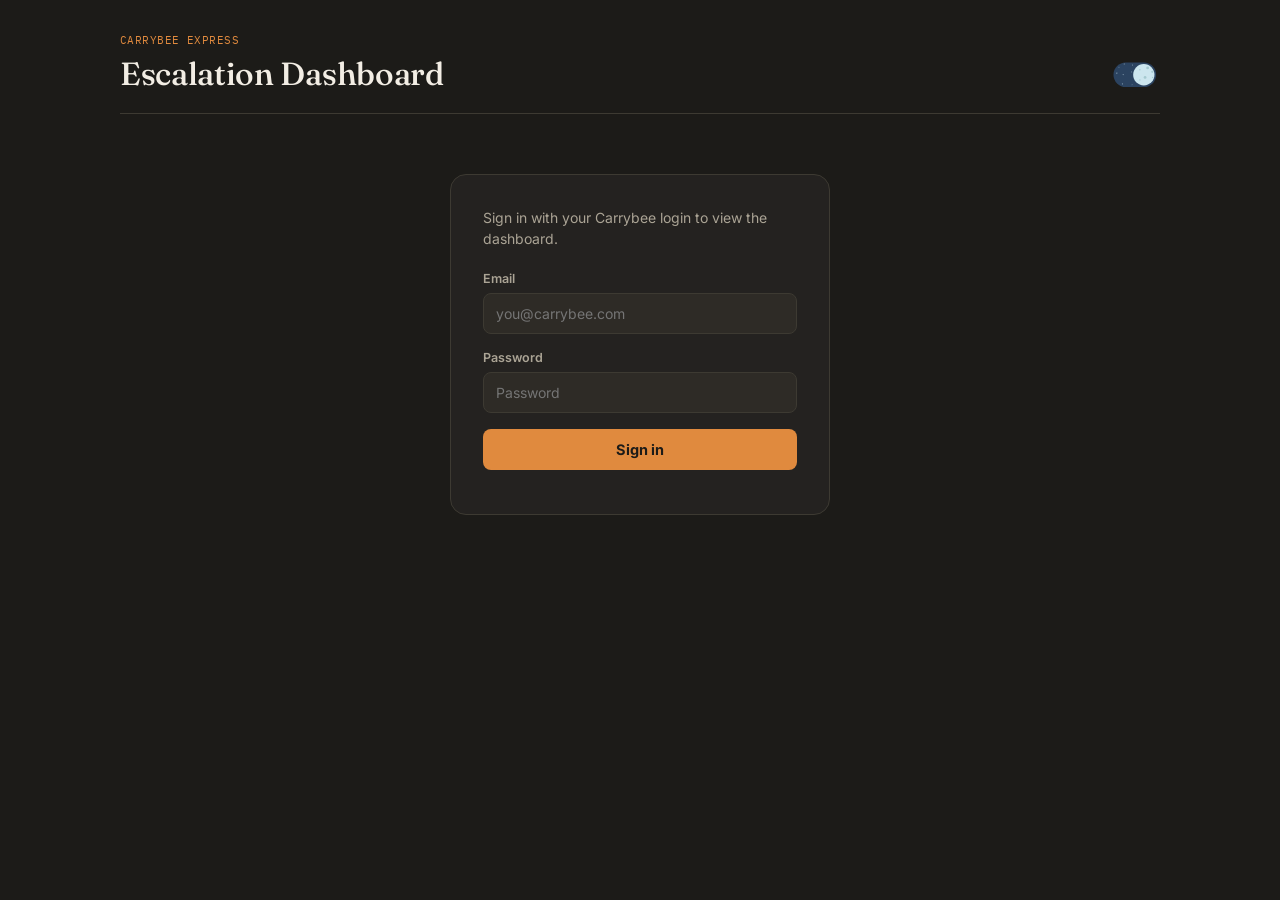
==== index.html @ 2ff79bbc "Update index.html" ====
<!DOCTYPE html>
<html lang="en">
<head>
<meta charset="UTF-8">
<meta name="viewport" content="width=device-width, initial-scale=1.0">
<title>Escalation Dashboard — Carrybee Express</title>
<link rel="preconnect" href="https://fonts.googleapis.com">
<link href="https://fonts.googleapis.com/css2?family=Fraunces:opsz,wght@9..144,400;9..144,500;9..144,600&family=Inter:wght@400;500;600;700&family=IBM+Plex+Mono:wght@500&display=swap" rel="stylesheet">
<style>
  :root{
    --bg: #1C1B18;
    --surface: #242220;
    --surface-2: #2E2B26;
    --border: #3D3A32;
    --text: #F2EDE4;
    --text-dim: #ABA495;
    --text-faint: #766F60;
    --accent: #E08A3E;
    --accent-soft: #E08A3E22;
    --red: #C4544A;
    --red-soft: #C4544A22;
    --green: #7A9B6E;
    --green-soft: #7A9B6E22;
    --gold: #D9B34E;
    --gold-soft: #D9B34E22;
  }
  :root[data-theme="light"]{
    --bg: #F7F5EF;
    --surface: #FFFFFF;
    --surface-2: #F1EDE3;
    --border: #E1DACB;
    --text: #23211D;
    --text-dim: #5C5748;
    --text-faint: #8B8471;
    --accent: #C9701A;
    --accent-soft: #C9701A22;
    --red: #B03B33;
    --red-soft: #B03B3322;
    --green: #4F7A45;
    --green-soft: #4F7A4522;
    --gold: #A9821E;
    --gold-soft: #A9821E22;
  }
  *{box-sizing:border-box;}
  body{margin:0;background:var(--bg);color:var(--text);font-family:'Inter',sans-serif;-webkit-font-smoothing:antialiased;transition:background-color .25s, color .25s;}
  .wrap{max-width:1080px;margin:0 auto;padding:28px 20px 80px;}
  header.top{display:flex;justify-content:space-between;align-items:flex-end;gap:16px;flex-wrap:wrap;border-bottom:1px solid var(--border);padding-bottom:20px;margin-bottom:24px;}
  .eyebrow{font-family:'IBM Plex Mono',monospace;font-size:11px;letter-spacing:.04em;color:var(--accent);}
  h1{font-family:'Fraunces',serif;font-weight:500;font-size:32px;margin:6px 0 0;letter-spacing:-.01em;}

  .stat-strip{display:grid;grid-template-columns:repeat(5,1fr);gap:12px;margin-bottom:22px;}
  .stat{background:var(--surface);border:1px solid var(--border);border-radius:12px;padding:16px 16px 14px;}
  .stat .n{font-family:'Fraunces',serif;font-size:28px;font-weight:500;}
  .stat .l{font-size:11.5px;color:var(--text-dim);margin-top:2px;}
  .stat.open .n{color:var(--red);}
  .stat.progress .n{color:var(--gold);}
  .stat.escalated .n{color:var(--accent);}
  .stat.resolved .n{color:var(--green);}

  .panel{background:var(--surface);border:1px solid var(--border);border-radius:14px;padding:22px;margin-bottom:20px;}
  .panel h2{font-family:'Fraunces',serif;font-size:17px;font-weight:500;margin:0 0 16px;}
  .filter-row{display:flex;gap:10px;flex-wrap:wrap;align-items:center;}
  .filter-row select, .filter-row input[type=text]{
    padding:8px 10px;font-size:13px;background:var(--surface-2);border:1px solid var(--border);
    color:var(--text);border-radius:8px;font-family:'Inter',sans-serif;
  }
  select{appearance:none;-webkit-appearance:none;
    background-image:url("data:image/svg+xml,%3Csvg xmlns='http://www.w3.org/2000/svg' width='10' height='6'%3E%3Cpath d='M0 0l5 6 5-6z' fill='%23ABA495'/%3E%3C/svg%3E");
    background-repeat:no-repeat;background-position:right 10px center;padding-right:28px;
  }
  .filter-row input[type=text]{min-width:200px;}
  .filter-row .spacer{flex:1;}
  button.ghost{
    background:transparent;border:1px solid var(--border);color:var(--text-dim);
    font-family:'Inter',sans-serif;font-weight:600;font-size:13px;padding:11px 18px;
    border-radius:8px;cursor:pointer;
  }
  button.ghost:hover{color:var(--text);border-color:var(--text-dim);}

  .bar-row{display:grid;grid-template-columns:180px 1fr 34px;align-items:center;gap:10px;font-size:12.5px;margin-bottom:9px;}
  .bar-row .lbl{color:var(--text-dim);white-space:nowrap;overflow:hidden;text-overflow:ellipsis;}
  .bar-track{background:var(--surface-2);border-radius:5px;height:9px;overflow:hidden;}
  .bar-fill{background:var(--accent);height:100%;border-radius:5px;}
  .bar-row .cnt{text-align:right;color:var(--text-faint);font-family:'IBM Plex Mono',monospace;font-size:11.5px;}

  table{width:100%;border-collapse:collapse;font-size:13px;}
  thead th{text-align:left;color:var(--text-faint);font-weight:600;font-size:11px;border-bottom:1px solid var(--border);padding:0 10px 10px;}
  tbody td{padding:12px 10px;border-bottom:1px solid var(--border);vertical-align:top;}
  tbody tr:last-child td{border-bottom:none;}
  tbody tr:hover{background:var(--surface-2);}
  .mono{font-family:'IBM Plex Mono',monospace;font-size:11.5px;color:var(--text-dim);}
  .badge{display:inline-block;padding:3px 9px;border-radius:999px;font-size:11px;font-weight:600;}
  .badge.open{background:var(--red-soft);color:var(--red);}
  .badge.progress{background:var(--gold-soft);color:var(--gold);}
  .badge.escalated{background:var(--accent-soft);color:var(--accent);}
  .badge.resolved{background:var(--green-soft);color:var(--green);}
  .flag{font-size:11px;font-weight:700;padding:3px 10px;border-radius:999px;display:inline-flex;align-items:center;gap:5px;white-space:nowrap;}
  .flag.regular{background:var(--surface-2);color:var(--text-faint);}
  .flag.attention{background:var(--gold-soft);color:var(--gold);}
  .flag.flag-critical{background:#E0803322;color:#E08033;}
  .flag.very-critical{background:var(--red);color:#fff;animation:flagPulse 1.6s ease-in-out infinite;}
  @keyframes flagPulse{0%,100%{opacity:1;}50%{opacity:.6;}}
  .details-cell{max-width:220px;}
  .details-text{color:var(--text-dim);cursor:pointer;display:-webkit-box;-webkit-line-clamp:2;-webkit-box-orient:vertical;overflow:hidden;}
  .details-text.expanded{-webkit-line-clamp:unset;}
  .empty-state{padding:40px 10px;text-align:center;color:var(--text-faint);font-size:13.5px;}
  .table-scroll{overflow-x:auto;}

  .login-card{background:var(--surface);border:1px solid var(--border);border-radius:16px;padding:32px;max-width:380px;margin:60px auto 0;}
  .login-card p.lede{color:var(--text-dim);margin:0 0 22px;font-size:14px;line-height:1.5;}
  .login-card .field{margin-bottom:16px;display:flex;flex-direction:column;gap:7px;}
  .login-card label{font-size:12.5px;font-weight:600;color:var(--text-dim);}
  .login-card input[type=text]{
    background:var(--surface-2);border:1px solid var(--border);color:var(--text);
    padding:11px 12px;border-radius:8px;font-family:'Inter',sans-serif;font-size:14px;
    outline:none;width:100%;
  }
  .login-card button.primary{
    background:var(--accent);color:#1C1B18;border:none;font-family:'Inter',sans-serif;
    font-weight:700;font-size:14.5px;padding:12px 26px;border-radius:8px;cursor:pointer;width:100%;
  }
  .status-msg{font-size:13.5px;font-weight:600;}
  .status-msg.err{color:var(--red);}
  #view-dashboard{display:none;}
  .session-row{display:flex;justify-content:flex-end;align-items:center;gap:12px;margin-bottom:16px;font-size:12.5px;color:var(--text-faint);}
  .session-row button.link{background:none;border:none;color:var(--accent);font-family:'Inter',sans-serif;font-weight:600;font-size:12.5px;cursor:pointer;padding:0;}

  .hub-link{cursor:pointer;text-decoration:underline;text-decoration-style:dotted;text-decoration-color:var(--text-faint);}
  .hub-contacts{margin-top:6px;font-size:11.5px;color:var(--text-dim);background:var(--surface-2);border:1px solid var(--border);border-radius:8px;padding:8px 10px;line-height:1.6;}

  @media (max-width:720px){ .stat-strip{grid-template-columns:repeat(2,1fr);} }

  .tab-bar{display:flex;gap:22px;margin-bottom:22px;border-bottom:1px solid var(--border);}
  .tab-btn{background:none;border:none;color:var(--text-faint);font-family:'Inter',sans-serif;font-weight:600;font-size:13.5px;padding:0 0 12px;cursor:pointer;border-bottom:2px solid transparent;}
  .tab-btn.active{color:var(--accent);border-bottom-color:var(--accent);}
  .tab-bar.sub{gap:8px;border-bottom:none;margin-bottom:20px;flex-wrap:wrap;}
  .tab-bar.sub .tab-btn{font-size:12.5px;padding:7px 14px;background:var(--surface-2);border:1px solid var(--border);border-radius:999px;color:var(--text-dim);}
  .tab-bar.sub .tab-btn.active{background:var(--accent-soft);color:var(--accent);border-color:var(--accent);}

  .stat-grid{display:grid;grid-template-columns:repeat(auto-fit,minmax(130px,1fr));gap:12px;margin-bottom:24px;}
  .stat-card{background:var(--surface);border:1px solid var(--border);border-radius:12px;padding:16px;}
  .stat-card .num{font-family:'Fraunces',serif;font-size:25px;font-weight:500;line-height:1.1;}
  .stat-card .lbl{font-size:10.5px;color:var(--text-faint);text-transform:uppercase;letter-spacing:.04em;margin-top:6px;}

  .perf-section-title{font-family:'Fraunces',serif;font-size:17px;font-weight:500;margin:0 0 12px;}
  .perf-table-wrap{background:var(--surface);border:1px solid var(--border);border-radius:14px;overflow:hidden;margin-bottom:26px;}
  table.perf-table{width:100%;border-collapse:collapse;}
  .perf-table th,.perf-table td{padding:11px 16px;text-align:left;font-size:13px;border-bottom:1px solid var(--border);}
  .perf-table th{color:var(--text-faint);font-size:10.5px;text-transform:uppercase;letter-spacing:.04em;background:var(--surface-2);font-weight:600;}
  .perf-table tbody tr:last-child td{border-bottom:none;}
  .perf-table td.num-cell{font-family:'IBM Plex Mono',monospace;font-size:12.5px;}
  .rank-badge{display:inline-flex;align-items:center;justify-content:center;width:22px;height:22px;border-radius:50%;background:var(--surface-2);font-size:11px;font-weight:700;color:var(--text-dim);}
  .rank-badge.r1{background:var(--gold-soft);color:var(--gold);}
  .rank-badge.r2{background:#C0C0C022;color:#C6C6C6;}
  .rank-badge.r3{background:#CD7F3222;color:#CD9A63;}
  .rate-pill{font-size:11px;font-weight:700;padding:2px 9px;border-radius:999px;}
  .rate-pill.hi{background:var(--green-soft);color:var(--green);}
  .rate-pill.mid{background:var(--gold-soft);color:var(--gold);}
  .rate-pill.lo{background:var(--red-soft);color:var(--red);}
  .report-toggle{display:flex;gap:6px;}
  .report-toggle button{background:var(--surface-2);border:1px solid var(--border);color:var(--text-dim);font-family:'Inter',sans-serif;font-weight:700;font-size:11.5px;padding:6px 14px;border-radius:999px;cursor:pointer;}
  .report-toggle button.active{background:var(--accent-soft);color:var(--accent);border-color:var(--accent);}
  .chg{font-size:11px;font-weight:700;padding:2px 9px;border-radius:999px;display:inline-block;}
  .chg.up{background:var(--red-soft);color:var(--red);}
  .chg.down{background:var(--green-soft);color:var(--green);}
  .chg.flat{background:var(--surface-2);color:var(--text-faint);}
  .perf-toolbar{display:flex;justify-content:space-between;align-items:center;gap:12px;flex-wrap:wrap;margin-bottom:18px;}
  .perf-toolbar select{width:auto;min-width:190px;}

  .csel{position:relative;display:inline-flex;}
  .csel select{display:none;}
  .csel-trigger{
    display:flex;align-items:center;justify-content:space-between;gap:10px;
    padding:8px 10px;font-size:13px;font-family:'Inter',sans-serif;font-weight:500;
    background:var(--surface-2);border:1px solid var(--border);border-radius:8px;
    color:var(--text);cursor:pointer;transition:border-color .15s,box-shadow .15s,background .15s;
    white-space:nowrap;
  }
  .csel-trigger:hover{border-color:var(--accent);background:var(--surface);}
  .csel-trigger.open{border-color:var(--accent);box-shadow:0 0 0 3px var(--accent-soft);background:var(--surface);}
  .csel-trigger::after{
    content:'';width:7px;height:7px;flex-shrink:0;margin-top:-3px;
    border-right:2px solid var(--text-faint);border-bottom:2px solid var(--text-faint);
    transform:rotate(45deg);transition:transform .18s;
  }
  .csel-trigger.open::after{transform:rotate(-135deg);margin-top:3px;}
  .csel-menu{
    position:absolute;top:calc(100% + 6px);left:0;z-index:50;min-width:100%;
    background:var(--surface);border:1px solid var(--border);border-radius:10px;
    box-shadow:0 12px 28px rgba(0,0,0,.2);padding:5px;max-height:260px;overflow-y:auto;
    opacity:0;transform:translateY(-6px);pointer-events:none;transition:opacity .15s,transform .15s;
  }
  .csel-menu.open{opacity:1;transform:translateY(0);pointer-events:auto;}
  .csel-option{padding:8px 10px;font-size:13px;font-family:'Inter',sans-serif;border-radius:6px;cursor:pointer;color:var(--text-dim);}
  .csel-option:hover{background:var(--surface-2);color:var(--text);}
  .csel-option.selected{background:var(--accent-soft);color:var(--accent);font-weight:600;}
  .perf-toolbar .csel{min-width:190px;}
  .perf-toolbar .csel-trigger{width:100%;}

  /* From Uiverse.io by rishichawda */
  #theme-toggle-button{font-size:7px;position:relative;display:inline-block;width:7em;cursor:pointer;flex-shrink:0;}
  #toggle{opacity:0;width:0;height:0;}
  #container,#patches,#stars,#button,#sun,#moon,#cloud{
    transition-property:all;transition-timing-function:cubic-bezier(0.4,0,0.2,1);transition-duration:.25s;
  }
  #toggle:checked + svg #container{fill:#2b4360;}
  #toggle:checked + svg #button{transform:translate(28px, 2.333px);}
  #sun{opacity:1;}
  #toggle:checked + svg #sun{opacity:0;}
  #moon{opacity:0;}
  #toggle:checked + svg #moon{opacity:1;}
  #cloud{opacity:1;}
  #toggle:checked + svg #cloud{opacity:0;}
  #stars{opacity:0;}
  #toggle:checked + svg #stars{opacity:1;}

  .modal-overlay{
    position:fixed;inset:0;background:rgba(0,0,0,.45);z-index:100;
    display:flex;align-items:center;justify-content:center;padding:20px;
  }
  .modal-box{
    background:var(--surface);border:1px solid var(--border);border-radius:14px;
    padding:24px;max-width:360px;width:100%;box-shadow:0 20px 50px rgba(0,0,0,.3);
  }
  .modal-box h3{font-family:'Fraunces',serif;font-weight:500;margin:0 0 8px;font-size:19px;}
  .modal-box p{margin:0 0 18px;color:var(--text-dim);font-size:14px;}
  .modal-actions{display:flex;gap:10px;}
  .modal-actions button{flex:1;}

  .lightbox-overlay{
    position:fixed;inset:0;background:rgba(0,0,0,.75);z-index:110;
    display:flex;align-items:center;justify-content:center;padding:30px;
  }
  .lightbox-overlay img{max-width:100%;max-height:85vh;border-radius:10px;box-shadow:0 20px 60px rgba(0,0,0,.5);}
  .lightbox-close{position:absolute;top:18px;right:22px;background:none;border:none;color:#fff;font-size:28px;line-height:1;cursor:pointer;opacity:.8;}
  .lightbox-close:hover{opacity:1;}
  .attach-broken{width:44px;height:44px;display:flex;align-items:center;justify-content:center;background:var(--surface-2,#eee);border:1px dashed var(--border,#ccc);border-radius:6px;font-size:11px;}
</style>
</head>
<body>
<div class="wrap">
  <header class="top">
    <div>
      <span class="eyebrow">CARRYBEE EXPRESS</span>
      <h1>Escalation Dashboard</h1>
    </div>
    <label id="theme-toggle-button">
      <input type="checkbox" id="toggle">
      <svg viewBox="0 0 69.667 44" xmlns:xlink="http://www.w3.org/1999/xlink" xmlns="http://www.w3.org/2000/svg">
        <g transform="translate(3.5 3.5)" data-name="Component 15 – 1" id="Component_15_1">
          <g filter="url(#container)" transform="matrix(1, 0, 0, 1, -3.5, -3.5)">
            <rect fill="#83cbd8" transform="translate(3.5 3.5)" rx="17.5" height="35" width="60.667" data-name="container" id="container"></rect>
          </g>
          <g transform="translate(2.333 2.333)" id="button">
            <g data-name="sun" id="sun">
              <g filter="url(#sun-outer)" transform="matrix(1, 0, 0, 1, -5.83, -5.83)">
                <circle fill="#f8e664" transform="translate(5.83 5.83)" r="15.167" cy="15.167" cx="15.167" data-name="sun-outer" id="sun-outer-2"></circle>
              </g>
              <g filter="url(#sun)" transform="matrix(1, 0, 0, 1, -5.83, -5.83)">
                <path fill="rgba(246,254,247,0.29)" transform="translate(9.33 9.33)" d="M11.667,0A11.667,11.667,0,1,1,0,11.667,11.667,11.667,0,0,1,11.667,0Z" data-name="sun" id="sun-3"></path>
              </g>
              <circle fill="#fcf4b9" transform="translate(8.167 8.167)" r="7" cy="7" cx="7" id="sun-inner"></circle>
            </g>
            <g data-name="moon" id="moon">
              <g filter="url(#moon)" transform="matrix(1, 0, 0, 1, -31.5, -5.83)">
                <circle fill="#cce6ee" transform="translate(31.5 5.83)" r="15.167" cy="15.167" cx="15.167" data-name="moon" id="moon-3"></circle>
              </g>
              <g fill="#a6cad0" transform="translate(-24.415 -1.009)" id="patches">
                <circle transform="translate(43.009 4.496)" r="2" cy="2" cx="2"></circle>
                <circle transform="translate(39.366 17.952)" r="2" cy="2" cx="2" data-name="patch"></circle>
                <circle transform="translate(33.016 8.044)" r="1" cy="1" cx="1" data-name="patch"></circle>
                <circle transform="translate(51.081 18.888)" r="1" cy="1" cx="1" data-name="patch"></circle>
                <circle transform="translate(33.016 22.503)" r="1" cy="1" cx="1" data-name="patch"></circle>
                <circle transform="translate(50.081 10.53)" r="1.5" cy="1.5" cx="1.5" data-name="patch"></circle>
              </g>
            </g>
          </g>
          <g filter="url(#cloud)" transform="matrix(1, 0, 0, 1, -3.5, -3.5)">
            <path fill="#fff" transform="translate(-3466.47 -160.94)" d="M3512.81,173.815a4.463,4.463,0,0,1,2.243.62.95.95,0,0,1,.72-1.281,4.852,4.852,0,0,1,2.623.519c.034.02-.5-1.968.281-2.716a2.117,2.117,0,0,1,2.829-.274,1.821,1.821,0,0,1,.854,1.858c.063.037,2.594-.049,3.285,1.273s-.865,2.544-.807,2.626a12.192,12.192,0,0,1,2.278.892c.553.448,1.106,1.992-1.62,2.927a7.742,7.742,0,0,1-3.762-.3c-1.28-.49-1.181-2.65-1.137-2.624s-1.417,2.2-2.623,2.2a4.172,4.172,0,0,1-2.394-1.206,3.825,3.825,0,0,1-2.771.774c-3.429-.46-2.333-3.267-2.2-3.55A3.721,3.721,0,0,1,3512.81,173.815Z" data-name="cloud" id="cloud"></path>
          </g>
          <g fill="#def8ff" transform="translate(3.585 1.325)" id="stars">
            <path transform="matrix(-1, 0.017, -0.017, -1, 24.231, 3.055)" d="M.774,0,.566.559,0,.539.458.933.25,1.492l.485-.361.458.394L1.024.953,1.509.592.943.572Z"></path>
            <path transform="matrix(-0.777, 0.629, -0.629, -0.777, 23.185, 12.358)" d="M1.341.529.836.472.736,0,.505.46,0,.4.4.729l-.231.46L.605.932l.4.326L.9.786Z" data-name="star"></path>
            <path transform="matrix(0.438, 0.899, -0.899, 0.438, 23.177, 29.735)" d="M.015,1.065.475.9l.285.365L.766.772l.46-.164L.745.494.751,0,.481.407,0,.293.285.658Z" data-name="star"></path>
            <path transform="translate(12.677 0.388) rotate(104)" d="M1.161,1.6,1.059,1,1.574.722.962.607.86,0,.613.572,0,.457.446.881.2,1.454l.516-.274Z" data-name="star"></path>
            <path transform="matrix(-0.07, 0.998, -0.998, -0.07, 11.066, 15.457)" d="M.873,1.648l.114-.62L1.579.945,1.03.62,1.144,0,.706.464.157.139.438.7,0,1.167l.592-.083Z" data-name="star"></path>
            <path transform="translate(8.326 28.061) rotate(11)" d="M.593,0,.638.724,0,.982l.7.211.045.724.36-.64.7.211L1.342.935,1.7.294,1.063.552Z" data-name="star"></path>
            <path transform="translate(5.012 5.962) rotate(172)" d="M.816,0,.5.455,0,.311.323.767l-.312.455.516-.215.323.456L.827.911,1.343.7.839.552Z" data-name="star"></path>
            <path transform="translate(2.218 14.616) rotate(169)" d="M1.261,0,.774.571.114.3.487.967,0,1.538.728,1.32l.372.662.047-.749.728-.218L1.215.749Z" data-name="star"></path>
          </g>
        </g>
      </svg>
    </label>
  </header>

  <div id="closeModalOverlay" class="modal-overlay" style="display:none;">
    <div class="modal-box">
      <h3>Close this issue?</h3>
      <p>Did you confirm the update with the merchant?</p>
      <div class="modal-actions">
        <button class="ghost" id="closeModalNo">No</button>
        <button class="primary" id="closeModalYes">Yes</button>
      </div>
      <button class="link" id="closeModalCancel" style="margin-top:10px;">Cancel</button>
      <div style="margin-top:10px;"><span class="status-msg" id="closeModalMsg"></span></div>
    </div>
  </div>

  <div id="lightboxOverlay" class="lightbox-overlay" style="display:none;">
    <button class="lightbox-close" id="lightboxClose">✕</button>
    <img id="lightboxImg" src="" alt="Attachment">
  </div>

  <div id="view-login" class="login-card">
    <p class="lede">Sign in with your Carrybee login to view the dashboard.</p>
    <form id="loginForm">
      <div class="field">
        <label>Email</label>
        <input type="text" id="l-email" required placeholder="you@carrybee.com">
      </div>
      <div class="field">
        <label>Password</label>
        <input type="text" id="l-password" required placeholder="Password">
      </div>
      <button type="submit" class="primary">Sign in</button>
      <div style="margin-top:12px;"><span id="loginMsg" class="status-msg"></span></div>
    </form>
  </div>

  <div id="view-dashboard">
  <div class="session-row">
    <span id="sessionLabel"></span>
    <button class="link" id="btnLogout">Sign out</button>
  </div>

  <div class="tab-bar" id="mainTabs">
    <button class="tab-btn active" data-tab="issues" id="tabBtnIssues">Issues</button>
    <button class="tab-btn" data-tab="flagged" id="tabBtnFlagged">Flagged</button>
    <button class="tab-btn" data-tab="performance" id="tabBtnPerformance">Performance</button>
  </div>

  <div id="panel-issues">
  <div class="stat-strip" id="statStrip"></div>

  <div class="panel">
    <h2>Filter</h2>
    <div class="filter-row">
      <select id="ff-channel"><option value="">All channels</option></select>
      <select id="ff-zone"><option value="">All zones</option></select>
      <select id="ff-category"><option value="">All categories</option></select>
      <select id="ff-status"><option value="">All statuses</option></select>
      <input type="text" id="ff-search" placeholder="Search consignment / merchant / hub">
      <div class="spacer"></div>
      <button class="ghost" id="btnRefresh">Refresh</button>
      <button class="ghost" id="btnExport">Export CSV</button>
    </div>
  </div>

  <div class="panel">
    <h2>Issues by category</h2>
    <div id="categoryBars"></div>
  </div>

  <div class="panel">
    <h2>Escalation log</h2>
    <div class="table-scroll">
      <table>
        <thead>
          <tr>
            <th>Logged</th><th>Consignment / Merchant</th><th>Channel</th><th>Zone</th>
            <th>Hub</th><th>Category</th><th>Subcategory</th><th>Status</th><th>Flag</th><th>Logged by</th><th>Remarks</th><th>Details</th><th>Actions</th>
          </tr>
        </thead>
        <tbody id="issueTableBody"></tbody>
      </table>
    </div>
    <div id="emptyState" class="empty-state" style="display:none;">No issues match this filter yet.</div>
  </div>
  </div>

  <div id="panel-flagged" style="display:none;">
    <div class="panel">
      <h2>Flagged issues</h2>
      <div class="table-scroll">
        <table>
          <thead>
            <tr>
              <th>Logged</th><th>Consignment / Merchant</th><th>Channel</th><th>Zone</th>
              <th>Hub</th><th>Category</th><th>Subcategory</th><th>Status</th><th>Flag</th><th>Logged by</th><th>Remarks</th><th>Details</th><th>Actions</th>
            </tr>
          </thead>
          <tbody id="flaggedTableBody"></tbody>
        </table>
      </div>
      <div id="flaggedEmptyState" class="empty-state" style="display:none;">Nothing flagged right now — everything's on time.</div>
    </div>
  </div>

  <div id="panel-performance" style="display:none;">
    <div class="tab-bar sub" id="perfSubTabs">
      <button class="tab-btn active" data-view="kam">By KAM</button>
      <button class="tab-btn" data-view="hub">Hub Performance</button>
    </div>
    <div id="perfContent"></div>
  </div>
  </div>
</div>

<script>
  const API_BASE = 'https://central-issues-escalation-form.onrender.com';

  // ---------- Light / dark theme ----------
  (function initTheme(){
    const THEME_KEY = 'cbe_theme';
    const toggle = document.getElementById('toggle');
    function applyTheme(theme){
      if(theme === 'light'){ document.documentElement.setAttribute('data-theme', 'light'); }
      else{ document.documentElement.removeAttribute('data-theme'); }
    }
    const saved = localStorage.getItem(THEME_KEY) || 'dark';
    applyTheme(saved);
    toggle.checked = saved === 'dark';
    toggle.addEventListener('change', ()=>{
      const theme = toggle.checked ? 'dark' : 'light';
      applyTheme(theme);
      localStorage.setItem(THEME_KEY, theme);
    });
  })();

  let authToken = localStorage.getItem('cbe_token') || null;
  let authEmail = localStorage.getItem('cbe_email') || null;
  let authName = localStorage.getItem('cbe_name') || null;

  const CATEGORY_MAP = {
    "Delivery Delay": [],"Payment Issue": [],"Pickup": [],"Return Delay": [],"Return Exchange": [],
    "Reverse Pickup": [],"Charge Extra/Wrong COD": [],"Damage": [],"No Entry/Cancelled": [],
    "Unprofessionalism": [],"Wrong Routing": [],"Wrong Tag/Parcel Swapped": [],
    "Breach of CLOSEBOX": [],"Urgent Delivery": []
  };

  const $ = (id) => document.getElementById(id);
  // 'escalated' kept only so any pre-existing issue still carrying that
  // legacy status renders with a sensible badge — Escalated is no longer a
  // status a KAM/Ops can set going forward (see the filter list below).
  const statusClass = (s) => s === 'Open' ? 'open' : s === 'In Progress' ? 'progress' : s === 'Escalated' ? 'escalated' : 'resolved';
  const FLAG_CLASS = { 'Regular': 'regular', 'Need attention': 'attention', 'Critical': 'flag-critical', 'Very critical': 'very-critical', 'Resolved': null };
  const FLAG_ICON = { 'Regular': '', 'Need attention': '🚩', 'Critical': '🚩', 'Very critical': '🚩' };
  function renderFlag(i){
    const cls = FLAG_CLASS[i.response_status];
    if(!cls) return '—';
    return `<span class="flag ${cls}">${FLAG_ICON[i.response_status]||''} ${escapeHtml(i.response_status)}</span>`;
  }

  const ffCategory = $('ff-category');
  Object.keys(CATEGORY_MAP).forEach(cat=>{
    const o=document.createElement('option'); o.value=cat; o.textContent=cat;
    ffCategory.appendChild(o);
  });
  ['KAM','Contact center','FB','OPS','HUB','Merchant panel'].forEach(c=>{
    const o=document.createElement('option'); o.value=c; o.textContent=c;
    $('ff-channel').appendChild(o);
  });
  ['ISD','OSD','SUB','Central Sort'].forEach(z=>{
    const o=document.createElement('option'); o.value=z; o.textContent=z;
    $('ff-zone').appendChild(o);
  });
  ['Open','In Progress','Resolved'].forEach(s=>{
    const o=document.createElement('option'); o.value=s; o.textContent=s;
    $('ff-status').appendChild(o);
  });

  // ---------- Custom dropdown (replaces native <select> popup styling) ----------
  document.addEventListener('click', ()=>{
    document.querySelectorAll('.csel-menu.open').forEach(m=> m.classList.remove('open'));
    document.querySelectorAll('.csel-trigger.open').forEach(t=> t.classList.remove('open'));
  });

  function enhanceSelect(select){
    if(!select || select.dataset.enhanced) return;
    select.dataset.enhanced = '1';

    const wrap = document.createElement('div');
    wrap.className = 'csel';
    select.parentNode.insertBefore(wrap, select);
    wrap.appendChild(select);

    const trigger = document.createElement('button');
    trigger.type = 'button';
    trigger.className = 'csel-trigger';

    const menu = document.createElement('div');
    menu.className = 'csel-menu';

    wrap.appendChild(trigger);
    wrap.appendChild(menu);

    function closeMenu(){ menu.classList.remove('open'); trigger.classList.remove('open'); }

    function buildMenu(){
      menu.innerHTML = '';
      Array.from(select.options).forEach((opt, idx)=>{
        const item = document.createElement('div');
        item.className = 'csel-option' + (idx === select.selectedIndex ? ' selected' : '');
        item.textContent = opt.textContent;
        item.addEventListener('click', (e)=>{
          e.stopPropagation();
          select.selectedIndex = idx;
          select.dispatchEvent(new Event('change', { bubbles:true }));
          syncTrigger();
          closeMenu();
        });
        menu.appendChild(item);
      });
    }

    function syncTrigger(){
      const opt = select.options[select.selectedIndex];
      trigger.textContent = opt ? opt.textContent : '';
    }

    trigger.addEventListener('click', (e)=>{
      e.stopPropagation();
      const willOpen = !menu.classList.contains('open');
      document.querySelectorAll('.csel-menu.open').forEach(m=> m.classList.remove('open'));
      document.querySelectorAll('.csel-trigger.open').forEach(t=> t.classList.remove('open'));
      if(willOpen){ buildMenu(); menu.classList.add('open'); trigger.classList.add('open'); }
    });

    select.addEventListener('change', syncTrigger);
    syncTrigger();
  }

  ['ff-channel','ff-zone','ff-category','ff-status'].forEach(id=> enhanceSelect($(id)));

  async function authedFetch(path, opts={}){
    const res = await fetch(`${API_BASE}${path}`, {
      ...opts,
      headers: { 'Content-Type':'application/json', 'Authorization': `Bearer ${authToken}`, ...(opts.headers||{}) }
    });
    if(res.status === 401){ doLogout(); throw new Error('Session expired'); }
    return res;
  }

  async function loadIssues(){
    try{
      const res = await authedFetch('/api/issues');
      if(!res.ok) return [];
      return await res.json();
    }catch(e){
      return [];
    }
  }

  function showDashboard(){
    $('sessionLabel').textContent = authName || authEmail;
    $('view-login').style.display = 'none';
    $('view-dashboard').style.display = 'block';
    loadAndRenderDashboard();
  }

  function doLogout(){
    authToken = null; authEmail = null; authName = null;
    localStorage.removeItem('cbe_token'); localStorage.removeItem('cbe_email'); localStorage.removeItem('cbe_name');
    $('view-dashboard').style.display = 'none';
    $('view-login').style.display = 'block';
  }

  $('loginForm').addEventListener('submit', async (e)=>{
    e.preventDefault();
    const msg = $('loginMsg');
    msg.textContent = 'Signing in…'; msg.className = 'status-msg';
    try{
      const res = await fetch(`${API_BASE}/api/auth/login`, {
        method: 'POST',
        headers: {'Content-Type':'application/json'},
        body: JSON.stringify({
          email: $('l-email').value.trim(),
          password: $('l-password').value
        })
      });
      const data = await res.json();
      if(!res.ok){
        msg.textContent = data.error || 'Sign in failed.'; msg.classList.add('err');
        return;
      }
      authToken = data.token; authEmail = data.email; authName = data.name || null;
      localStorage.setItem('cbe_token', authToken);
      localStorage.setItem('cbe_email', authEmail);
      if(authName) localStorage.setItem('cbe_name', authName);
      showDashboard();
    }catch(err){
      msg.textContent = 'Could not reach the server.'; msg.classList.add('err');
    }
  });

  $('btnLogout').addEventListener('click', doLogout);

  let allIssues = [];

  async function loadAndRenderDashboard(){
    allIssues = await loadIssues();
    renderDashboard();
  }

  function currentFilters(){
    return {
      channel: $('ff-channel').value,
      zone: $('ff-zone').value,
      category: $('ff-category').value,
      status: $('ff-status').value,
      search: $('ff-search').value.trim().toLowerCase()
    };
  }

  function applyFilters(list){
    const f = currentFilters();
    return list.filter(i=>{
      if(f.channel && i.channel!==f.channel) return false;
      if(f.zone && i.zone!==f.zone) return false;
      if(f.category && i.category!==f.category) return false;
      if(f.status && i.status!==f.status) return false;
      if(f.search){
        const hay = (i.consignment+' '+i.hub+' '+i.details).toLowerCase();
        if(!hay.includes(f.search)) return false;
      }
      return true;
    });
  }

  function renderStats(list){
    const counts = {Open:0,'In Progress':0,Resolved:0};
    list.forEach(i=>{ if(counts[i.status]!==undefined) counts[i.status]++; });
    $('statStrip').innerHTML = `
      <div class="stat"><div class="n">${list.length}</div><div class="l">Total logged</div></div>
      <div class="stat open"><div class="n">${counts.Open}</div><div class="l">Open</div></div>
      <div class="stat progress"><div class="n">${counts['In Progress']}</div><div class="l">In progress</div></div>
      <div class="stat resolved"><div class="n">${counts.Resolved}</div><div class="l">Resolved</div></div>
    `;
  }

  function renderBars(list){
    const counts = {};
    Object.keys(CATEGORY_MAP).forEach(c=>counts[c]=0);
    list.forEach(i=>{ if(counts[i.category]!==undefined) counts[i.category]++; });
    const max = Math.max(1, ...Object.values(counts));
    const el = $('categoryBars');
    el.innerHTML = '';
    Object.entries(counts).sort((a,b)=>b[1]-a[1]).forEach(([cat,n])=>{
      const row = document.createElement('div');
      row.className='bar-row';
      row.innerHTML = `<div class="lbl">${cat}</div>
        <div class="bar-track"><div class="bar-fill" style="width:${(n/max*100)}%"></div></div>
        <div class="cnt">${n}</div>`;
      el.appendChild(row);
    });
  }

  function fmtTime(iso){
    const d = new Date(iso);
    return d.toLocaleString('en-GB', {day:'2-digit',month:'short',hour:'2-digit',minute:'2-digit'});
  }

  function escapeHtml(s){
    return (s||'').replace(/[&<>"']/g, c=>({'&':'&amp;','<':'&lt;','>':'&gt;','"':'&quot;',"'":'&#39;'}[c]));
  }

  const hubContactsCache = {};

  async function toggleHubContacts(cell, hub){
    const box = cell.querySelector('.hub-contacts');
    if(box.style.display === 'block'){ box.style.display = 'none'; return; }
    box.style.display = 'block';
    if(hubContactsCache[hub]){
      box.innerHTML = hubContactsCache[hub];
      return;
    }
    box.innerHTML = '<span style="color:var(--text-faint);">Loading…</span>';
    try{
      const res = await authedFetch(`/api/hub-assignments/${encodeURIComponent(hub)}`);
      const info = await res.json();
      const html = info ? `
        <div>Ops: ${escapeHtml(info.ops_manager_name || '—')}</div>
        <div>Regional: ${escapeHtml(info.regional_manager_name || '—')}</div>
        <div>Cluster Lead: ${escapeHtml(info.cluster_lead_name || '—')}</div>
        <div>Hub login: ${escapeHtml(info.hub_email || '—')}</div>
      ` : '<span style="color:var(--text-faint);">No assignment on file</span>';
      hubContactsCache[hub] = html;
      box.innerHTML = html;
    }catch(err){
      box.innerHTML = '<span style="color:var(--red);">Could not load</span>';
    }
  }

  // Renders any photo/audio attachments on an issue as small inline previews.
  // Attachments are stored as a JSON string (see /areas/issue-escalation-
  // system attachments column) — [{ type, filename, mimeType, dataUrl }].
  function parseAttachments(i){
    if (!i.attachments) return [];
    try { return JSON.parse(i.attachments) || []; } catch { return []; }
  }
  function renderAttachments(i){
    const list = parseAttachments(i);
    if (!list.length) return '';
    return `<div class="attach-row" style="margin-top:6px;display:flex;flex-wrap:wrap;gap:6px;">` +
      list.map((a, idx) => a.type === 'photo'
        ? `<img src="${a.dataUrl}" alt="attachment" class="attach-thumb" data-issue="${i.id}" data-idx="${idx}" style="width:44px;height:44px;object-fit:cover;border-radius:6px;border:1px solid var(--border,#ddd);cursor:pointer;" onerror="this.outerHTML='<div class=&quot;attach-broken&quot; title=&quot;Photo failed to load&quot;>🖼️ ⚠️</div>';">`
        : `<audio controls src="${a.dataUrl}" style="height:30px;max-width:160px;"></audio>`
      ).join('') + `</div>`;
  }

  // Opens a photo attachment full-size in an in-app lightbox rather than
  // navigating the tab to its (very long) data: URI — top-level navigation
  // to large data: URLs is restricted/unreliable in modern browsers, even
  // though the same data renders fine as an <img> src (as the thumbnail
  // already proves).
  function openLightbox(dataUrl){
    $('lightboxImg').src = dataUrl;
    $('lightboxOverlay').style.display = 'flex';
  }
  function closeLightbox(){
    $('lightboxOverlay').style.display = 'none';
    $('lightboxImg').src = '';
  }
  $('lightboxClose').addEventListener('click', closeLightbox);
  $('lightboxOverlay').addEventListener('click', (e)=>{ if(e.target.id === 'lightboxOverlay') closeLightbox(); });
  document.addEventListener('keydown', (e)=>{ if(e.key === 'Escape') closeLightbox(); });
  document.addEventListener('click', (e)=>{
    const thumb = e.target.closest('.attach-thumb');
    if(thumb) openLightbox(thumb.src);
  });

  function renderTable(list, bodyId, emptyId){
    const body = $(bodyId);
    body.innerHTML='';
    const sorted = [...list].sort((a,b)=> new Date(b.ts)-new Date(a.ts));
    $(emptyId).style.display = sorted.length ? 'none' : 'block';
    sorted.forEach(i=>{
      const tr = document.createElement('tr');
      const canClose = i.remarks && !i.closed_by && (i.logged_by || '').toLowerCase() === (authEmail || '').toLowerCase();
      tr.innerHTML = `
        <td class="mono">${fmtTime(i.ts)}</td>
        <td>${escapeHtml(i.consignment)}</td>
        <td>${escapeHtml(i.channel)}</td>
        <td>${escapeHtml(i.zone)}</td>
        <td class="hub-cell" data-hub="${escapeHtml(i.hub||'')}">
          <span class="hub-link">${escapeHtml(i.hub || '—')}</span>
          <div class="hub-contacts" style="display:none;"></div>
        </td>
        <td>${escapeHtml(i.category)}</td>
        <td>${escapeHtml(i.subcategory)}</td>
        <td><span class="badge ${statusClass(i.status)}">${escapeHtml(i.status)}</span></td>
        <td>${renderFlag(i)}</td>
        <td>${escapeHtml(i.logged_by_name || i.logged_by)}</td>
        <td class="details-cell"><div class="details-text">${escapeHtml(i.remarks || '—')}</div></td>
        <td class="details-cell"><div class="details-text">${escapeHtml(i.details)}</div>${renderAttachments(i)}</td>
        <td>${canClose ? `<button class="ghost" data-role="close-btn">Close</button>` : (i.closed_by ? '✓ Closed' : '—')}</td>
      `;
      tr.querySelector('.details-text').addEventListener('click', (e)=>{
        e.target.classList.toggle('expanded');
      });
      const hubCell = tr.querySelector('.hub-cell');
      if(i.hub){
        hubCell.querySelector('.hub-link').addEventListener('click', ()=> toggleHubContacts(hubCell, i.hub));
      }
      if(canClose){
        tr.querySelector('[data-role=close-btn]').addEventListener('click', ()=> openCloseModal(i.id));
      }
      body.appendChild(tr);
    });
  }

  function renderDashboard(){
    const filtered = applyFilters(allIssues);
    renderStats(filtered);
    renderBars(filtered);
    renderTable(filtered, 'issueTableBody', 'emptyState');
    if($('panel-flagged').style.display === 'block') renderFlagged();
  }

  // ---------- Flagged tab ----------
  const SEVERITY_RANK = { 'Very critical': 3, 'Critical': 2, 'Need attention': 1 };
  function renderFlagged(){
    const flagged = allIssues
      .filter(i => SEVERITY_RANK[i.response_status])
      .sort((a, b) => {
        const rankDiff = SEVERITY_RANK[b.response_status] - SEVERITY_RANK[a.response_status];
        if(rankDiff) return rankDiff;
        return new Date(a.level_started_at || a.ts) - new Date(b.level_started_at || b.ts);
      });
    renderTable(flagged, 'flaggedTableBody', 'flaggedEmptyState');
  }

  // ---------- Close issue (with merchant-informed confirmation) ----------
  let pendingCloseId = null;
  function openCloseModal(id){
    pendingCloseId = id;
    $('closeModalMsg').textContent = '';
    $('closeModalOverlay').style.display = 'flex';
  }
  function closeModalHide(){
    $('closeModalOverlay').style.display = 'none';
    pendingCloseId = null;
  }
  $('closeModalCancel').addEventListener('click', closeModalHide);
  $('closeModalOverlay').addEventListener('click', (e)=>{
    if(e.target.id === 'closeModalOverlay') closeModalHide();
  });
  async function confirmClose(merchantInformed){
    if(!pendingCloseId) return;
    const msgEl = $('closeModalMsg');
    msgEl.textContent = 'Closing…'; msgEl.className = 'status-msg';
    try{
      const res = await authedFetch(`/api/issues/${encodeURIComponent(pendingCloseId)}/close`, {
        method: 'PATCH',
        body: JSON.stringify({ merchantInformed })
      });
      const data = await res.json();
      if(!res.ok){
        msgEl.textContent = data.error || 'Could not close issue.'; msgEl.classList.add('err');
        return;
      }
      closeModalHide();
      await loadAndRenderDashboard();
    }catch(err){
      msgEl.textContent = 'Could not reach the server.'; msgEl.classList.add('err');
    }
  }
  $('closeModalYes').addEventListener('click', ()=> confirmClose('Yes'));
  $('closeModalNo').addEventListener('click', ()=> confirmClose('No'));

  ['ff-channel','ff-zone','ff-category','ff-status'].forEach(id=>{
    $(id).addEventListener('change', renderDashboard);
  });
  $('ff-search').addEventListener('input', renderDashboard);
  $('btnRefresh').addEventListener('click', loadAndRenderDashboard);

  $('btnExport').addEventListener('click', ()=>{
    const filtered = applyFilters(allIssues);
    const headers = ['Logged','Consignment/Merchant','Channel','Zone','Hub','Category','Subcategory','Issue Status','Logged By','Remarks','Details'];
    const rows = filtered.map(i=>[
      fmtTime(i.ts), i.consignment, i.channel, i.zone, i.hub, i.category, i.subcategory, i.status, (i.logged_by_name || i.logged_by), (i.remarks || ''), i.details
    ]);
    const csv = [headers, ...rows].map(r=>
      r.map(v=>`"${(v||'').toString().replace(/"/g,'""')}"`).join(',')
    ).join('\n');
    const blob = new Blob([csv], {type:'text/csv'});
    const url = URL.createObjectURL(blob);
    const a = document.createElement('a');
    a.href = url; a.download = 'escalation-issues.csv';
    a.click();
    URL.revokeObjectURL(url);
  });

  // ---------- Performance tab ----------
  let activePerfView = 'kam';
  let activePerfPeriod = 'day';
  let activeKamFilter = 'all';
  let activeHubFilter = 'all';

  function switchMainTab(tab){
    $('tabBtnIssues').classList.toggle('active', tab === 'issues');
    $('tabBtnFlagged').classList.toggle('active', tab === 'flagged');
    $('tabBtnPerformance').classList.toggle('active', tab === 'performance');
    $('panel-issues').style.display = tab === 'issues' ? 'block' : 'none';
    $('panel-flagged').style.display = tab === 'flagged' ? 'block' : 'none';
    $('panel-performance').style.display = tab === 'performance' ? 'block' : 'none';
    if(tab === 'flagged') renderFlagged();
    if(tab === 'performance') renderPerformance(activePerfView);
  }
  $('tabBtnIssues').addEventListener('click', ()=> switchMainTab('issues'));
  $('tabBtnFlagged').addEventListener('click', ()=> switchMainTab('flagged'));
  $('tabBtnPerformance').addEventListener('click', ()=> switchMainTab('performance'));
  document.querySelectorAll('#perfSubTabs .tab-btn').forEach(btn=>{
    btn.addEventListener('click', ()=> renderPerformance(btn.dataset.view));
  });

  function startOfDay(d){ return new Date(d.getFullYear(), d.getMonth(), d.getDate()); }
  function startOfWeek(d){
    const day = d.getDay();
    const diff = (day === 0 ? -6 : 1 - day);
    const monday = new Date(d);
    monday.setDate(d.getDate() + diff);
    return startOfDay(monday);
  }
  function startOfMonth(d){ return new Date(d.getFullYear(), d.getMonth(), 1); }
  function periodKeyLabel(d, granularity){
    if(granularity === 'day'){ const s = startOfDay(d); return { sortKey:s.getTime(), key:s.toISOString().slice(0,10), label:s.toLocaleDateString('en-GB',{day:'2-digit',month:'short'}) }; }
    if(granularity === 'week'){ const s = startOfWeek(d); return { sortKey:s.getTime(), key:s.toISOString().slice(0,10), label:'Wk of '+s.toLocaleDateString('en-GB',{day:'2-digit',month:'short'}) }; }
    const s = startOfMonth(d); return { sortKey:s.getTime(), key:s.toISOString().slice(0,7), label:s.toLocaleDateString('en-GB',{month:'short',year:'numeric'}) };
  }

  function hoursBetween(a,b){
    const ms = new Date(b) - new Date(a);
    return (isFinite(ms) && ms >= 0) ? ms / 36e5 : null;
  }
  function fmtHours(h){
    if(h == null || isNaN(h)) return '—';
    if(h < 24) return h.toFixed(1) + 'h';
    return (h/24).toFixed(1) + 'd';
  }
  function avgOf(arr){ return arr.length ? arr.reduce((s,v)=>s+v,0)/arr.length : null; }
  function ratePillClass(rate){ return rate >= 70 ? 'hi' : rate >= 40 ? 'mid' : 'lo'; }
  function medalClass(idx){ return idx === 0 ? 'r1' : idx === 1 ? 'r2' : idx === 2 ? 'r3' : ''; }
  function chgHtml(diff){
    if(diff > 0) return `<span class="chg up">▲ ${diff}</span>`;
    if(diff < 0) return `<span class="chg down">▼ ${Math.abs(diff)}</span>`;
    return `<span class="chg flat">flat</span>`;
  }

  // ---- KAM performance: who escalated what, and how much of it got solved ----
  function computeKamStats(issues){
    const by = {};
    issues.forEach(i=>{
      const name = i.logged_by_name || i.logged_by || 'Unknown';
      if(!by[name]) by[name] = { name, total:0, solved:0 };
      by[name].total += 1;
      if(i.status === 'Resolved') by[name].solved += 1;
    });
    return Object.values(by).map(k=>({
      ...k, open: k.total - k.solved, rate: k.total ? Math.round((k.solved/k.total)*100) : 0
    })).sort((a,b)=> b.total - a.total);
  }

  function bucketByKam(issues, granularity, kamFilter){
    const scoped = kamFilter === 'all' ? issues : issues.filter(i => (i.logged_by_name || i.logged_by || 'Unknown') === kamFilter);
    const buckets = {};
    scoped.forEach(i=>{
      if(!i.ts) return;
      const d = new Date(i.ts);
      if(isNaN(d.getTime())) return;
      const { key, label, sortKey } = periodKeyLabel(d, granularity);
      if(!buckets[key]) buckets[key] = { key, label, sortKey, escalated:0, solved:0 };
      buckets[key].escalated += 1;
      if(i.status === 'Resolved') buckets[key].solved += 1;
    });
    return Object.values(buckets).sort((a,b)=> b.sortKey - a.sortKey);
  }

  function renderKamTrendTable(issues, period, kamFilter){
    const allBuckets = bucketByKam(issues, period, kamFilter);
    const limit = period === 'day' ? 7 : period === 'week' ? 8 : 6;
    const shown = allBuckets.slice(0, limit);
    if(!shown.length) return `<div class="empty-state">Not enough dated issues yet for this report.</div>`;
    const rows = shown.map((b, idx) => {
      const prev = allBuckets[idx+1];
      const rate = b.escalated ? Math.round((b.solved/b.escalated)*100) : 0;
      return `<tr>
        <td>${escapeHtml(b.label)}</td>
        <td class="num-cell">${b.escalated}</td>
        <td class="num-cell">${b.solved}</td>
        <td><span class="rate-pill ${ratePillClass(rate)}">${rate}%</span></td>
        <td>${prev ? chgHtml(b.escalated - prev.escalated) : '<span class="chg flat">—</span>'}</td>
      </tr>`;
    }).join('');
    return `<div class="perf-table-wrap">
      <table class="perf-table">
        <thead><tr><th>Day</th><th>Escalated</th><th>Solved</th><th>Solve rate</th><th>Chg vs prior</th></tr></thead>
        <tbody>${rows}</tbody>
      </table>
    </div>`;
  }

  function renderKamPerformance(issues){
    const kamStats = computeKamStats(issues);
    const total = issues.length;
    const totalSolved = kamStats.reduce((s,k)=>s+k.solved,0);
    const kamCount = kamStats.length;
    const overallRate = total ? Math.round((totalSolved/total)*100) : 0;
    const content = $('perfContent');
    if(!kamCount){ content.innerHTML = `<div class="empty-state">No issues logged yet.</div>`; return; }
    if(activeKamFilter !== 'all' && !kamStats.find(k=>k.name===activeKamFilter)) activeKamFilter = 'all';

    content.innerHTML = `
      <div class="stat-grid">
        <div class="stat-card"><div class="num">${total}</div><div class="lbl">Total issues</div></div>
        <div class="stat-card"><div class="num">${totalSolved}</div><div class="lbl">Solved</div></div>
        <div class="stat-card"><div class="num">${total-totalSolved}</div><div class="lbl">Pending</div></div>
        <div class="stat-card"><div class="num">${kamCount}</div><div class="lbl">KAMs reporting</div></div>
        <div class="stat-card"><div class="num">${overallRate}%</div><div class="lbl">Overall solve rate</div></div>
      </div>

      <div class="perf-section-title">KAM Leaderboard (total)</div>
      <div class="perf-table-wrap">
        <table class="perf-table">
          <thead><tr><th>#</th><th>KAM</th><th>Escalated</th><th>Solved</th><th>Pending</th><th>Solve rate</th></tr></thead>
          <tbody>
            ${kamStats.map((k, idx) => `
              <tr>
                <td><span class="rank-badge ${medalClass(idx)}">${idx+1}</span></td>
                <td>${escapeHtml(k.name)}</td>
                <td class="num-cell">${k.total}</td>
                <td class="num-cell">${k.solved}</td>
                <td class="num-cell">${k.open}</td>
                <td><span class="rate-pill ${ratePillClass(k.rate)}">${k.rate}%</span></td>
              </tr>
            `).join('')}
          </tbody>
        </table>
      </div>

      <div class="perf-section-title">Day-on-day trend</div>
      <div class="perf-toolbar">
        <select id="kamTrendSelect">
          <option value="all" ${activeKamFilter==='all'?'selected':''}>All KAMs (combined)</option>
          ${kamStats.map(k => `<option value="${escapeHtml(k.name)}" ${activeKamFilter===k.name?'selected':''}>${escapeHtml(k.name)}</option>`).join('')}
        </select>
        <div class="report-toggle" id="kamReportToggle">
          <button data-period="day" title="Day over Day" class="${activePerfPeriod==='day'?'active':''}">DOD</button>
          <button data-period="week" title="Week over Week" class="${activePerfPeriod==='week'?'active':''}">WOW</button>
          <button data-period="month" title="Month over Month" class="${activePerfPeriod==='month'?'active':''}">MOM</button>
        </div>
      </div>
      <div id="kamTrendWrap">${renderKamTrendTable(issues, activePerfPeriod, activeKamFilter)}</div>
    `;

    $('kamTrendSelect').addEventListener('change', (e)=>{
      activeKamFilter = e.target.value;
      $('kamTrendWrap').innerHTML = renderKamTrendTable(issues, activePerfPeriod, activeKamFilter);
    });
    enhanceSelect($('kamTrendSelect'));
    document.querySelectorAll('#kamReportToggle button').forEach(btn=>{
      btn.addEventListener('click', ()=>{
        activePerfPeriod = btn.dataset.period;
        document.querySelectorAll('#kamReportToggle button').forEach(b=> b.classList.toggle('active', b===btn));
        $('kamTrendWrap').innerHTML = renderKamTrendTable(issues, activePerfPeriod, activeKamFilter);
      });
    });
  }

  // ---- Hub performance: issue load, solve count, and how long resolution takes per hub ----
  function computeHubPerfStats(issues){
    const by = {};
    issues.forEach(i=>{
      const hub = i.hub && i.hub !== '—' ? i.hub : 'Unassigned';
      if(!by[hub]) by[hub] = { hub, total:0, solved:0, remarks:0, solveTimes:[] };
      by[hub].total += 1;
      if(i.remarks && String(i.remarks).trim()) by[hub].remarks += 1;
      if(i.status === 'Resolved'){
        by[hub].solved += 1;
        if(i.updated_at){ const h = hoursBetween(i.ts, i.updated_at); if(h != null) by[hub].solveTimes.push(h); }
      }
    });
    return Object.values(by).map(h=>({
      ...h, rate: h.total ? Math.round((h.solved/h.total)*100) : 0, avgSolveHours: avgOf(h.solveTimes)
    })).sort((a,b)=> b.total - a.total);
  }

  function bucketByHub(issues, granularity, hubFilter){
    const scoped = hubFilter === 'all' ? issues : issues.filter(i => (i.hub && i.hub !== '—' ? i.hub : 'Unassigned') === hubFilter);
    const buckets = {};
    scoped.forEach(i=>{
      if(!i.ts) return;
      const d = new Date(i.ts);
      if(isNaN(d.getTime())) return;
      const { key, label, sortKey } = periodKeyLabel(d, granularity);
      if(!buckets[key]) buckets[key] = { key, label, sortKey, total:0, solved:0, remarks:0, solveTimes:[] };
      buckets[key].total += 1;
      if(i.remarks && String(i.remarks).trim()) buckets[key].remarks += 1;
      if(i.status === 'Resolved'){
        buckets[key].solved += 1;
        if(i.updated_at){ const h = hoursBetween(i.ts, i.updated_at); if(h != null) buckets[key].solveTimes.push(h); }
      }
    });
    return Object.values(buckets).map(b=>({ ...b, avgSolveHours: avgOf(b.solveTimes) })).sort((a,b)=> b.sortKey - a.sortKey);
  }

  function renderHubTrendTable(issues, period, hubFilter){
    const allBuckets = bucketByHub(issues, period, hubFilter);
    const limit = period === 'day' ? 7 : period === 'week' ? 8 : 6;
    const shown = allBuckets.slice(0, limit);
    if(!shown.length) return `<div class="empty-state">Not enough dated issues yet for this report.</div>`;
    const rows = shown.map((b, idx) => {
      const prev = allBuckets[idx+1];
      return `<tr>
        <td>${escapeHtml(b.label)}</td>
        <td class="num-cell">${b.total}</td>
        <td class="num-cell">${b.solved}</td>
        <td class="num-cell">${fmtHours(b.avgSolveHours)}</td>
        <td class="num-cell">${b.remarks}</td>
        <td>${prev ? chgHtml(b.total - prev.total) : '<span class="chg flat">—</span>'}</td>
      </tr>`;
    }).join('');
    return `<div class="perf-table-wrap">
      <table class="perf-table">
        <thead><tr><th>Day</th><th>Issues</th><th>Solved</th><th>Avg solve time</th><th>Remarks</th><th>Chg vs prior</th></tr></thead>
        <tbody>${rows}</tbody>
      </table>
    </div>`;
  }

  function renderHubPerformance(issues){
    const hubStats = computeHubPerfStats(issues);
    const total = issues.length;
    const totalSolved = hubStats.reduce((s,h)=>s+h.solved,0);
    const totalRemarks = hubStats.reduce((s,h)=>s+h.remarks,0);
    const hubCount = hubStats.length;
    const overallRate = total ? Math.round((totalSolved/total)*100) : 0;
    const overallAvgSolve = avgOf(hubStats.flatMap(h=>h.solveTimes));
    const content = $('perfContent');
    if(!hubCount){ content.innerHTML = `<div class="empty-state">No issues logged yet.</div>`; return; }
    if(activeHubFilter !== 'all' && !hubStats.find(h=>h.hub===activeHubFilter)) activeHubFilter = 'all';

    content.innerHTML = `
      <div class="stat-grid">
        <div class="stat-card"><div class="num">${total}</div><div class="lbl">Total issues</div></div>
        <div class="stat-card"><div class="num">${totalSolved}</div><div class="lbl">Solved</div></div>
        <div class="stat-card"><div class="num">${hubCount}</div><div class="lbl">Hubs reporting</div></div>
        <div class="stat-card"><div class="num">${fmtHours(overallAvgSolve)}</div><div class="lbl">Avg solve time</div></div>
        <div class="stat-card"><div class="num">${totalRemarks}</div><div class="lbl">Remarks logged</div></div>
        <div class="stat-card"><div class="num">${overallRate}%</div><div class="lbl">Overall solve rate</div></div>
      </div>

      <div class="perf-section-title">Hub Leaderboard (total)</div>
      <div class="perf-table-wrap">
        <table class="perf-table">
          <thead><tr><th>#</th><th>Hub</th><th>Issues</th><th>Solved</th><th>Avg solve time</th><th>Remarks</th><th>Solve rate</th></tr></thead>
          <tbody>
            ${hubStats.map((h, idx) => `
              <tr>
                <td><span class="rank-badge ${medalClass(idx)}">${idx+1}</span></td>
                <td>${escapeHtml(h.hub)}</td>
                <td class="num-cell">${h.total}</td>
                <td class="num-cell">${h.solved}</td>
                <td class="num-cell">${fmtHours(h.avgSolveHours)}</td>
                <td class="num-cell">${h.remarks}</td>
                <td><span class="rate-pill ${ratePillClass(h.rate)}">${h.rate}%</span></td>
              </tr>
            `).join('')}
          </tbody>
        </table>
      </div>

      <div class="perf-section-title">Day-on-day trend</div>
      <div class="perf-toolbar">
        <select id="hubTrendSelect">
          <option value="all" ${activeHubFilter==='all'?'selected':''}>All hubs (combined)</option>
          ${hubStats.map(h => `<option value="${escapeHtml(h.hub)}" ${activeHubFilter===h.hub?'selected':''}>${escapeHtml(h.hub)}</option>`).join('')}
        </select>
        <div class="report-toggle" id="hubReportToggle">
          <button data-period="day" title="Day over Day" class="${activePerfPeriod==='day'?'active':''}">DOD</button>
          <button data-period="week" title="Week over Week" class="${activePerfPeriod==='week'?'active':''}">WOW</button>
          <button data-period="month" title="Month over Month" class="${activePerfPeriod==='month'?'active':''}">MOM</button>
        </div>
      </div>
      <div id="hubTrendWrap">${renderHubTrendTable(issues, activePerfPeriod, activeHubFilter)}</div>
    `;

    $('hubTrendSelect').addEventListener('change', (e)=>{
      activeHubFilter = e.target.value;
      $('hubTrendWrap').innerHTML = renderHubTrendTable(issues, activePerfPeriod, activeHubFilter);
    });
    enhanceSelect($('hubTrendSelect'));
    document.querySelectorAll('#hubReportToggle button').forEach(btn=>{
      btn.addEventListener('click', ()=>{
        activePerfPeriod = btn.dataset.period;
        document.querySelectorAll('#hubReportToggle button').forEach(b=> b.classList.toggle('active', b===btn));
        $('hubTrendWrap').innerHTML = renderHubTrendTable(issues, activePerfPeriod, activeHubFilter);
      });
    });
  }

  function renderPerformance(view){
    activePerfView = view;
    document.querySelectorAll('#perfSubTabs .tab-btn').forEach(b=>{
      b.classList.toggle('active', b.dataset.view === view);
    });
    const issues = applyFilters(allIssues);
    if(view === 'kam') renderKamPerformance(issues);
    else renderHubPerformance(issues);
  }

  if(authToken){
    showDashboard();
  } else {
    $('view-login').style.display = 'block';
  }
</script>
</body>
</html>
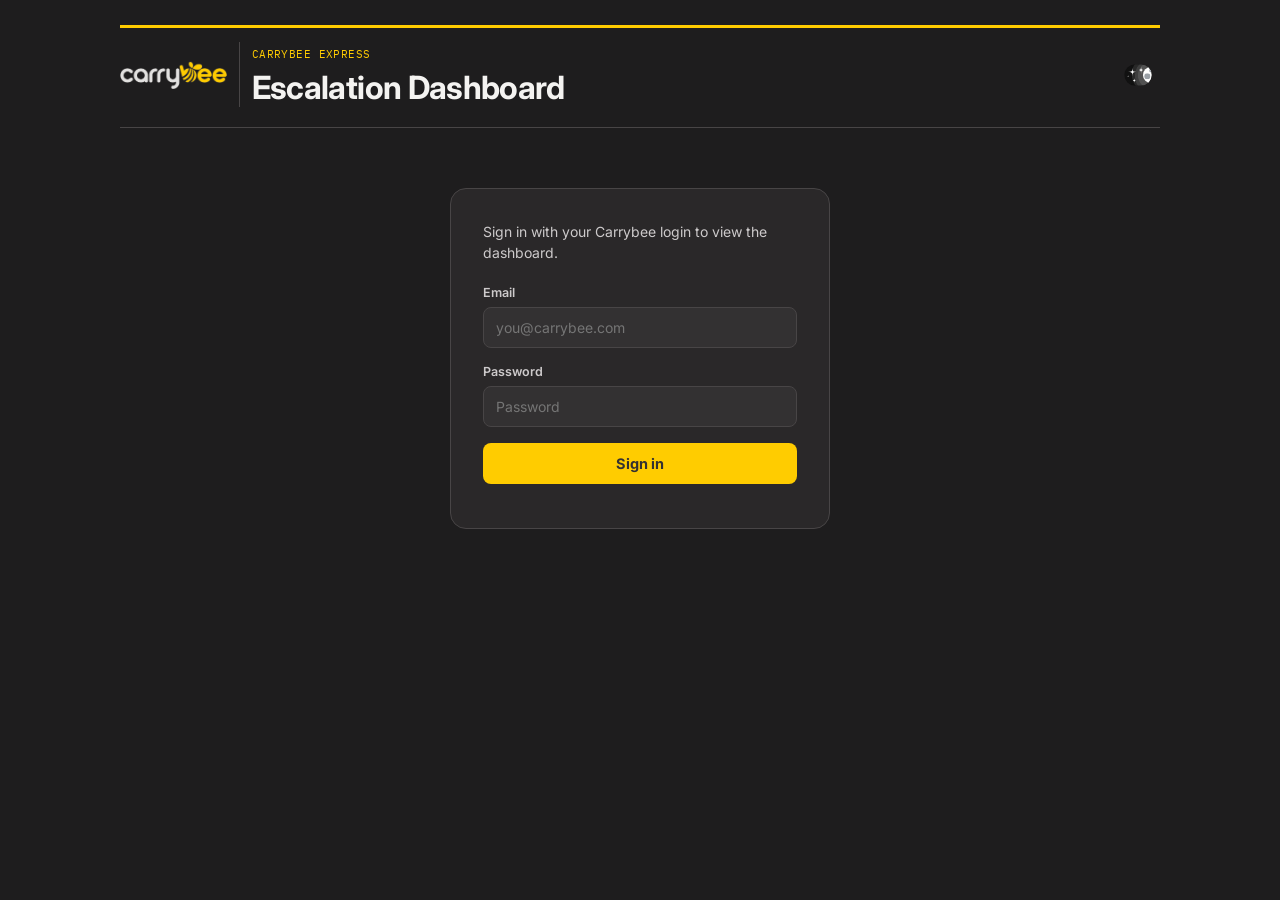
==== commit 149e158f: "Update index.html" ====
--- a/index.html
+++ b/index.html
@@ -5,52 +5,59 @@
 <meta name="viewport" content="width=device-width, initial-scale=1.0">
 <title>Escalation Dashboard — Carrybee Express</title>
 <link rel="preconnect" href="https://fonts.googleapis.com">
-<link href="https://fonts.googleapis.com/css2?family=Fraunces:opsz,wght@9..144,400;9..144,500;9..144,600&family=Inter:wght@400;500;600;700&family=IBM+Plex+Mono:wght@500&display=swap" rel="stylesheet">
+<link href="https://fonts.googleapis.com/css2?family=Inter:wght@400;500;600;700&family=IBM+Plex+Mono:wght@500&display=swap" rel="stylesheet">
 <style>
   :root{
-    --bg: #1C1B18;
-    --surface: #242220;
-    --surface-2: #2E2B26;
-    --border: #3D3A32;
-    --text: #F2EDE4;
-    --text-dim: #ABA495;
-    --text-faint: #766F60;
-    --accent: #E08A3E;
-    --accent-soft: #E08A3E22;
-    --red: #C4544A;
-    --red-soft: #C4544A22;
-    --green: #7A9B6E;
-    --green-soft: #7A9B6E22;
-    --gold: #D9B34E;
-    --gold-soft: #D9B34E22;
+    --brand: #FFCC00;
+    --ink: #333132;
+    --bg: #1E1D1E;
+    --surface: #2A2829;
+    --surface-2: #333132;
+    --border: #484546;
+    --text: #F4F3F1;
+    --text-dim: #CDCACB;
+    --text-faint: #A7A4A5;
+    --accent: #FFCC00;
+    --accent-soft: #FFCC0022;
+    --red: #FF8177;
+    --red-soft: #FF817726;
+    --green: #5FD08A;
+    --green-soft: #5FD08A24;
+    --gold: #FFCC00;
+    --gold-soft: #FFCC0024;
   }
   :root[data-theme="light"]{
-    --bg: #F7F5EF;
+    --bg: #F6F5F3;
     --surface: #FFFFFF;
-    --surface-2: #F1EDE3;
-    --border: #E1DACB;
-    --text: #23211D;
-    --text-dim: #5C5748;
-    --text-faint: #8B8471;
-    --accent: #C9701A;
-    --accent-soft: #C9701A22;
-    --red: #B03B33;
-    --red-soft: #B03B3322;
-    --green: #4F7A45;
-    --green-soft: #4F7A4522;
-    --gold: #A9821E;
-    --gold-soft: #A9821E22;
+    --surface-2: #F1EFEC;
+    --border: #E3E0DC;
+    --text: #333132;
+    --text-dim: #5A5758;
+    --text-faint: #6F6C6D;
+    --accent: #8A6D00;
+    --accent-soft: #8A6D0022;
+    --red: #C62828;
+    --red-soft: #C6282822;
+    --green: #1E7B45;
+    --green-soft: #1E7B4522;
+    --gold: #8A6D00;
+    --gold-soft: #8A6D0022;
   }
   *{box-sizing:border-box;}
   body{margin:0;background:var(--bg);color:var(--text);font-family:'Inter',sans-serif;-webkit-font-smoothing:antialiased;transition:background-color .25s, color .25s;}
   .wrap{max-width:1080px;margin:0 auto;padding:28px 20px 80px;}
-  header.top{display:flex;justify-content:space-between;align-items:flex-end;gap:16px;flex-wrap:wrap;border-bottom:1px solid var(--border);padding-bottom:20px;margin-bottom:24px;}
+  header.top{display:flex;justify-content:space-between;align-items:center;gap:16px;flex-wrap:wrap;border-bottom:1px solid var(--border);border-top:3px solid var(--brand);padding:14px 0 20px;margin:-3px 0 24px;}
+  .brand-mark{display:flex;align-items:center;gap:12px}
+  .brand-mark .logo{height:28px;width:auto;display:block}
+  .brand-mark .logo-l{display:none}:root[data-theme="light"] .brand-mark .logo-d{display:none}:root[data-theme="light"] .brand-mark .logo-l{display:block}
+  .brand-mark .brand-txt{padding-left:12px;border-left:1px solid var(--border)}
+  h1{font-weight:700!important;letter-spacing:-.02em!important}
   .eyebrow{font-family:'IBM Plex Mono',monospace;font-size:11px;letter-spacing:.04em;color:var(--accent);}
-  h1{font-family:'Fraunces',serif;font-weight:500;font-size:32px;margin:6px 0 0;letter-spacing:-.01em;}
+  h1{font-family:'Inter',sans-serif;font-weight:500;font-size:32px;margin:6px 0 0;letter-spacing:-.01em;}
 
   .stat-strip{display:grid;grid-template-columns:repeat(5,1fr);gap:12px;margin-bottom:22px;}
   .stat{background:var(--surface);border:1px solid var(--border);border-radius:12px;padding:16px 16px 14px;}
-  .stat .n{font-family:'Fraunces',serif;font-size:28px;font-weight:500;}
+  .stat .n{font-family:'Inter',sans-serif;font-size:28px;font-weight:500;}
   .stat .l{font-size:11.5px;color:var(--text-dim);margin-top:2px;}
   .stat.open .n{color:var(--red);}
   .stat.progress .n{color:var(--gold);}
@@ -58,7 +65,7 @@
   .stat.resolved .n{color:var(--green);}
 
   .panel{background:var(--surface);border:1px solid var(--border);border-radius:14px;padding:22px;margin-bottom:20px;}
-  .panel h2{font-family:'Fraunces',serif;font-size:17px;font-weight:500;margin:0 0 16px;}
+  .panel h2{font-family:'Inter',sans-serif;font-size:17px;font-weight:500;margin:0 0 16px;}
   .filter-row{display:flex;gap:10px;flex-wrap:wrap;align-items:center;}
   .filter-row select, .filter-row input[type=text]{
     padding:8px 10px;font-size:13px;background:var(--surface-2);border:1px solid var(--border);
@@ -116,7 +123,7 @@
     outline:none;width:100%;
   }
   .login-card button.primary{
-    background:var(--accent);color:#1C1B18;border:none;font-family:'Inter',sans-serif;
+    background:var(--brand);color:var(--ink);border:none;font-family:'Inter',sans-serif;
     font-weight:700;font-size:14.5px;padding:12px 26px;border-radius:8px;cursor:pointer;width:100%;
   }
   .status-msg{font-size:13.5px;font-weight:600;}
@@ -139,10 +146,10 @@
 
   .stat-grid{display:grid;grid-template-columns:repeat(auto-fit,minmax(130px,1fr));gap:12px;margin-bottom:24px;}
   .stat-card{background:var(--surface);border:1px solid var(--border);border-radius:12px;padding:16px;}
-  .stat-card .num{font-family:'Fraunces',serif;font-size:25px;font-weight:500;line-height:1.1;}
+  .stat-card .num{font-family:'Inter',sans-serif;font-size:25px;font-weight:500;line-height:1.1;}
   .stat-card .lbl{font-size:10.5px;color:var(--text-faint);text-transform:uppercase;letter-spacing:.04em;margin-top:6px;}
 
-  .perf-section-title{font-family:'Fraunces',serif;font-size:17px;font-weight:500;margin:0 0 12px;}
+  .perf-section-title{font-family:'Inter',sans-serif;font-size:17px;font-weight:500;margin:0 0 12px;}
   .perf-table-wrap{background:var(--surface);border:1px solid var(--border);border-radius:14px;overflow:hidden;margin-bottom:26px;}
   table.perf-table{width:100%;border-collapse:collapse;}
   .perf-table th,.perf-table td{padding:11px 16px;text-align:left;font-size:13px;border-bottom:1px solid var(--border);}
@@ -198,21 +205,37 @@
   .perf-toolbar .csel-trigger{width:100%;}
 
   /* From Uiverse.io by rishichawda */
-  #theme-toggle-button{font-size:7px;position:relative;display:inline-block;width:7em;cursor:pointer;flex-shrink:0;}
-  #toggle{opacity:0;width:0;height:0;}
-  #container,#patches,#stars,#button,#sun,#moon,#cloud{
-    transition-property:all;transition-timing-function:cubic-bezier(0.4,0,0.2,1);transition-duration:.25s;
-  }
-  #toggle:checked + svg #container{fill:#2b4360;}
-  #toggle:checked + svg #button{transform:translate(28px, 2.333px);}
-  #sun{opacity:1;}
-  #toggle:checked + svg #sun{opacity:0;}
-  #moon{opacity:0;}
-  #toggle:checked + svg #moon{opacity:1;}
-  #cloud{opacity:1;}
-  #toggle:checked + svg #cloud{opacity:0;}
-  #stars{opacity:0;}
-  #toggle:checked + svg #stars{opacity:1;}
+  .theme-switch-wrap{display:inline-flex;align-items:center;justify-content:center;width:44px;height:44px;flex:none}
+  .switch{position:relative;display:inline-block;width:60px;height:34px;transform:scale(.62);transform-origin:center}
+  .switch input{position:absolute;opacity:0;width:0;height:0}
+  .switch .slider{position:absolute;inset:0;background-color:#2196f3;transition:.4s;z-index:0;overflow:hidden;border-radius:34px;cursor:pointer}
+  .switch .sun-moon{position:absolute;height:26px;width:26px;left:4px;bottom:4px;background-color:#ffdd55;border-radius:50%;transition:.4s}
+  .switch input:checked+.slider{background-color:#111}
+  .switch input:focus-visible+.slider{outline:3px solid var(--brand);outline-offset:2px}
+  .switch input:checked+.slider .sun-moon{transform:translateX(26px);background-color:#fff;animation:cb-rotate .6s ease-in-out both}
+  .switch .moon-dot{opacity:0;transition:.4s;fill:#9aa0a6}
+  .switch input:checked+.slider .sun-moon .moon-dot{opacity:1}
+  .switch #moon-dot-1{left:10px;top:3px;position:absolute;width:6px;height:6px;z-index:4}
+  .switch #moon-dot-2{left:2px;top:10px;position:absolute;width:10px;height:10px;z-index:4}
+  .switch #moon-dot-3{left:16px;top:18px;position:absolute;width:3px;height:3px;z-index:4}
+  .switch .light-ray{position:absolute;z-index:-1;fill:#fff;opacity:.1}
+  .switch #light-ray-1{left:-8px;top:-8px;width:43px;height:43px}
+  .switch #light-ray-2{left:-50%;top:-50%;width:55px;height:55px}
+  .switch #light-ray-3{left:-18px;top:-18px;width:60px;height:60px}
+  .switch .cloud-light{position:absolute;fill:#eee;animation:cb-cloud 6s infinite}
+  .switch .cloud-dark{position:absolute;fill:#ccc;animation:cb-cloud 6s infinite;animation-delay:1s}
+  .switch #cloud-1{left:30px;top:15px;width:40px}.switch #cloud-2{left:44px;top:10px;width:20px}.switch #cloud-3{left:18px;top:24px;width:30px}
+  .switch #cloud-4{left:36px;top:18px;width:40px}.switch #cloud-5{left:48px;top:14px;width:20px}.switch #cloud-6{left:22px;top:26px;width:30px}
+  @keyframes cb-cloud{0%{transform:translateX(0)}40%{transform:translateX(4px)}80%{transform:translateX(-4px)}100%{transform:translateX(0)}}
+  .switch .stars{position:absolute;inset:0;transform:translateY(-32px);opacity:0;transition:.4s}
+  .switch input:checked+.slider .stars{transform:translateY(0);opacity:1}
+  .switch .star{fill:#fff;position:absolute;transition:.4s;animation:cb-twinkle 2s infinite}
+  .switch #star-1{width:20px;top:2px;left:3px;animation-delay:.3s}
+  .switch #star-2{width:6px;top:16px;left:3px}
+  .switch #star-3{width:12px;top:20px;left:10px;animation-delay:.6s}
+  .switch #star-4{width:18px;top:0;left:18px;animation-delay:1.3s}
+  @keyframes cb-twinkle{0%{transform:scale(1)}40%{transform:scale(1.2)}80%{transform:scale(.8)}100%{transform:scale(1)}}
+  @keyframes cb-rotate{0%{transform:translateX(26px) rotate(0)}100%{transform:translateX(26px) rotate(360deg)}}
 
   .modal-overlay{
     position:fixed;inset:0;background:rgba(0,0,0,.45);z-index:100;
@@ -222,10 +245,51 @@
     background:var(--surface);border:1px solid var(--border);border-radius:14px;
     padding:24px;max-width:360px;width:100%;box-shadow:0 20px 50px rgba(0,0,0,.3);
   }
-  .modal-box h3{font-family:'Fraunces',serif;font-weight:500;margin:0 0 8px;font-size:19px;}
+  .modal-box h3{font-family:'Inter',sans-serif;font-weight:500;margin:0 0 8px;font-size:19px;}
   .modal-box p{margin:0 0 18px;color:var(--text-dim);font-size:14px;}
   .modal-actions{display:flex;gap:10px;}
   .modal-actions button{flex:1;}
+
+  /* ---- Issue detail / history popup + Action popup ---- */
+  .modal-box.wide{max-width:680px;max-height:88vh;overflow-y:auto;}
+  .modal-box button.primary{background:var(--brand);color:var(--ink);border:none;font-family:'Inter',sans-serif;font-weight:700;font-size:13.5px;padding:11px 18px;border-radius:8px;cursor:pointer;}
+  .modal-box button.link{background:none;border:none;color:var(--accent);font-family:'Inter',sans-serif;font-weight:600;font-size:12.5px;cursor:pointer;padding:0;}
+  .modal-box textarea{width:100%;min-height:96px;resize:vertical;background:var(--surface-2);border:1px solid var(--border);color:var(--text);padding:11px 12px;border-radius:8px;font-family:'Inter',sans-serif;font-size:14px;line-height:1.5;outline:none;}
+  .modal-box textarea:focus{border-color:var(--accent);}
+  tbody tr.clickable{cursor:pointer;}
+  .dt-head{display:flex;justify-content:space-between;align-items:flex-start;gap:12px;margin-bottom:14px;}
+  .dt-head h3{margin:0 0 6px;}
+  .dt-x{background:none;border:none;color:var(--text-faint);font-size:22px;line-height:1;cursor:pointer;padding:0 2px;}
+  .dt-x:hover{color:var(--text);}
+  .dt-badges{display:flex;gap:6px;flex-wrap:wrap;align-items:center;}
+  .dt-remark{border:1px solid var(--border);border-left:3px solid var(--green);background:var(--surface-2);border-radius:10px;padding:12px 14px;margin-bottom:14px;}
+  .dt-remark.none{border-left-color:var(--border);}
+  .dt-label{font-size:10.5px;letter-spacing:.05em;text-transform:uppercase;color:var(--text-faint);font-weight:700;margin-bottom:4px;}
+  .dt-text{font-size:14px;line-height:1.55;color:var(--text);white-space:pre-wrap;word-break:break-word;margin:0;}
+  .dt-sub{font-size:11.5px;color:var(--text-faint);margin-top:6px;}
+  .dt-grid{display:grid;grid-template-columns:repeat(auto-fill,minmax(150px,1fr));gap:10px 16px;margin:14px 0;}
+  .dt-grid dt{font-size:10.5px;text-transform:uppercase;letter-spacing:.04em;color:var(--text-faint);}
+  .dt-grid dd{margin:2px 0 0;font-size:13px;color:var(--text);word-break:break-word;}
+  .dt-section{margin-top:16px;}
+  .tl{position:relative;margin:8px 0 0;padding-left:18px;border-left:2px solid var(--border);}
+  .tl-item{position:relative;padding:0 0 14px 10px;}
+  .tl-item:last-child{padding-bottom:0;}
+  .tl-item::before{content:'';position:absolute;left:-25px;top:4px;width:10px;height:10px;border-radius:50%;background:var(--text-faint);border:2px solid var(--surface);}
+  .tl-item.t-logged::before{background:var(--accent);}
+  .tl-item.t-escalated::before{background:var(--gold);}
+  .tl-item.t-ops_update::before{background:#5B9BD5;}
+  .tl-item.t-resolved::before,.tl-item.t-closed::before{background:var(--green);}
+  .tl-item.t-reprocessed::before{background:var(--red);}
+  .tl-title{font-size:13.5px;font-weight:600;color:var(--text);}
+  .tl-when{font-size:11.5px;color:var(--text-faint);font-family:'IBM Plex Mono',monospace;margin-top:1px;}
+  .tl-body{font-size:13px;color:var(--text-dim);margin-top:4px;white-space:pre-wrap;word-break:break-word;}
+  .dt-foot{display:flex;gap:10px;margin-top:18px;}
+  .dt-foot button{flex:1;}
+  .act-choice{display:block;width:100%;text-align:left;background:var(--surface-2);border:1px solid var(--border);border-radius:10px;padding:14px 16px;margin-bottom:10px;cursor:pointer;color:var(--text);font-family:'Inter',sans-serif;}
+  .act-choice:hover{border-color:var(--accent);}
+  .act-choice b{display:block;font-size:14px;margin-bottom:3px;}
+  .act-choice span{font-size:12.5px;color:var(--text-dim);}
+  .act-choice.reprocess b{color:var(--accent);}
 
   .lightbox-overlay{
     position:fixed;inset:0;background:rgba(0,0,0,.75);z-index:110;
@@ -240,58 +304,54 @@
 <body>
 <div class="wrap">
   <header class="top">
-    <div>
-      <span class="eyebrow">CARRYBEE EXPRESS</span>
-      <h1>Escalation Dashboard</h1>
+<div class="brand-mark"><img class="logo logo-l" src="[data-uri]" alt="CarryBee"/><img class="logo logo-d" src="[data-uri]" alt="CarryBee"/><div class="brand-txt"><span class="eyebrow">CARRYBEE EXPRESS</span><h1>Escalation Dashboard</h1></div></div>
+    <div class="theme-switch-wrap">
+    <label class="switch">
+      <input type="checkbox" id="toggle" aria-label="Toggle dark or light theme">
+      <div class="slider round"><div class="sun-moon">
+        <svg id="moon-dot-1" class="moon-dot" viewBox="0 0 100 100"><circle cx="50" cy="50" r="50"></circle></svg>
+        <svg id="moon-dot-2" class="moon-dot" viewBox="0 0 100 100"><circle cx="50" cy="50" r="50"></circle></svg>
+        <svg id="moon-dot-3" class="moon-dot" viewBox="0 0 100 100"><circle cx="50" cy="50" r="50"></circle></svg>
+        <svg id="light-ray-1" class="light-ray" viewBox="0 0 100 100"><circle cx="50" cy="50" r="50"></circle></svg>
+        <svg id="light-ray-2" class="light-ray" viewBox="0 0 100 100"><circle cx="50" cy="50" r="50"></circle></svg>
+        <svg id="light-ray-3" class="light-ray" viewBox="0 0 100 100"><circle cx="50" cy="50" r="50"></circle></svg>
+        <svg id="cloud-1" class="cloud-dark" viewBox="0 0 100 100"><circle cx="50" cy="50" r="50"></circle></svg>
+        <svg id="cloud-2" class="cloud-dark" viewBox="0 0 100 100"><circle cx="50" cy="50" r="50"></circle></svg>
+        <svg id="cloud-3" class="cloud-dark" viewBox="0 0 100 100"><circle cx="50" cy="50" r="50"></circle></svg>
+        <svg id="cloud-4" class="cloud-light" viewBox="0 0 100 100"><circle cx="50" cy="50" r="50"></circle></svg>
+        <svg id="cloud-5" class="cloud-light" viewBox="0 0 100 100"><circle cx="50" cy="50" r="50"></circle></svg>
+        <svg id="cloud-6" class="cloud-light" viewBox="0 0 100 100"><circle cx="50" cy="50" r="50"></circle></svg>
+      </div>
+      <div class="stars">
+        <svg id="star-1" class="star" viewBox="0 0 20 20"><path d="M 0 10 C 10 10,10 10 ,0 10 C 10 10 , 10 10 , 10 20 C 10 10 , 10 10 , 20 10 C 10 10 , 10 10 , 10 0 C 10 10,10 10 ,0 10 Z"></path></svg>
+        <svg id="star-2" class="star" viewBox="0 0 20 20"><path d="M 0 10 C 10 10,10 10 ,0 10 C 10 10 , 10 10 , 10 20 C 10 10 , 10 10 , 20 10 C 10 10 , 10 10 , 10 0 C 10 10,10 10 ,0 10 Z"></path></svg>
+        <svg id="star-3" class="star" viewBox="0 0 20 20"><path d="M 0 10 C 10 10,10 10 ,0 10 C 10 10 , 10 10 , 10 20 C 10 10 , 10 10 , 20 10 C 10 10 , 10 10 , 10 0 C 10 10,10 10 ,0 10 Z"></path></svg>
+        <svg id="star-4" class="star" viewBox="0 0 20 20"><path d="M 0 10 C 10 10,10 10 ,0 10 C 10 10 , 10 10 , 10 20 C 10 10 , 10 10 , 20 10 C 10 10 , 10 10 , 10 0 C 10 10,10 10 ,0 10 Z"></path></svg>
+      </div></div>
+    </label>
     </div>
-    <label id="theme-toggle-button">
-      <input type="checkbox" id="toggle">
-      <svg viewBox="0 0 69.667 44" xmlns:xlink="http://www.w3.org/1999/xlink" xmlns="http://www.w3.org/2000/svg">
-        <g transform="translate(3.5 3.5)" data-name="Component 15 – 1" id="Component_15_1">
-          <g filter="url(#container)" transform="matrix(1, 0, 0, 1, -3.5, -3.5)">
-            <rect fill="#83cbd8" transform="translate(3.5 3.5)" rx="17.5" height="35" width="60.667" data-name="container" id="container"></rect>
-          </g>
-          <g transform="translate(2.333 2.333)" id="button">
-            <g data-name="sun" id="sun">
-              <g filter="url(#sun-outer)" transform="matrix(1, 0, 0, 1, -5.83, -5.83)">
-                <circle fill="#f8e664" transform="translate(5.83 5.83)" r="15.167" cy="15.167" cx="15.167" data-name="sun-outer" id="sun-outer-2"></circle>
-              </g>
-              <g filter="url(#sun)" transform="matrix(1, 0, 0, 1, -5.83, -5.83)">
-                <path fill="rgba(246,254,247,0.29)" transform="translate(9.33 9.33)" d="M11.667,0A11.667,11.667,0,1,1,0,11.667,11.667,11.667,0,0,1,11.667,0Z" data-name="sun" id="sun-3"></path>
-              </g>
-              <circle fill="#fcf4b9" transform="translate(8.167 8.167)" r="7" cy="7" cx="7" id="sun-inner"></circle>
-            </g>
-            <g data-name="moon" id="moon">
-              <g filter="url(#moon)" transform="matrix(1, 0, 0, 1, -31.5, -5.83)">
-                <circle fill="#cce6ee" transform="translate(31.5 5.83)" r="15.167" cy="15.167" cx="15.167" data-name="moon" id="moon-3"></circle>
-              </g>
-              <g fill="#a6cad0" transform="translate(-24.415 -1.009)" id="patches">
-                <circle transform="translate(43.009 4.496)" r="2" cy="2" cx="2"></circle>
-                <circle transform="translate(39.366 17.952)" r="2" cy="2" cx="2" data-name="patch"></circle>
-                <circle transform="translate(33.016 8.044)" r="1" cy="1" cx="1" data-name="patch"></circle>
-                <circle transform="translate(51.081 18.888)" r="1" cy="1" cx="1" data-name="patch"></circle>
-                <circle transform="translate(33.016 22.503)" r="1" cy="1" cx="1" data-name="patch"></circle>
-                <circle transform="translate(50.081 10.53)" r="1.5" cy="1.5" cx="1.5" data-name="patch"></circle>
-              </g>
-            </g>
-          </g>
-          <g filter="url(#cloud)" transform="matrix(1, 0, 0, 1, -3.5, -3.5)">
-            <path fill="#fff" transform="translate(-3466.47 -160.94)" d="M3512.81,173.815a4.463,4.463,0,0,1,2.243.62.95.95,0,0,1,.72-1.281,4.852,4.852,0,0,1,2.623.519c.034.02-.5-1.968.281-2.716a2.117,2.117,0,0,1,2.829-.274,1.821,1.821,0,0,1,.854,1.858c.063.037,2.594-.049,3.285,1.273s-.865,2.544-.807,2.626a12.192,12.192,0,0,1,2.278.892c.553.448,1.106,1.992-1.62,2.927a7.742,7.742,0,0,1-3.762-.3c-1.28-.49-1.181-2.65-1.137-2.624s-1.417,2.2-2.623,2.2a4.172,4.172,0,0,1-2.394-1.206,3.825,3.825,0,0,1-2.771.774c-3.429-.46-2.333-3.267-2.2-3.55A3.721,3.721,0,0,1,3512.81,173.815Z" data-name="cloud" id="cloud"></path>
-          </g>
-          <g fill="#def8ff" transform="translate(3.585 1.325)" id="stars">
-            <path transform="matrix(-1, 0.017, -0.017, -1, 24.231, 3.055)" d="M.774,0,.566.559,0,.539.458.933.25,1.492l.485-.361.458.394L1.024.953,1.509.592.943.572Z"></path>
-            <path transform="matrix(-0.777, 0.629, -0.629, -0.777, 23.185, 12.358)" d="M1.341.529.836.472.736,0,.505.46,0,.4.4.729l-.231.46L.605.932l.4.326L.9.786Z" data-name="star"></path>
-            <path transform="matrix(0.438, 0.899, -0.899, 0.438, 23.177, 29.735)" d="M.015,1.065.475.9l.285.365L.766.772l.46-.164L.745.494.751,0,.481.407,0,.293.285.658Z" data-name="star"></path>
-            <path transform="translate(12.677 0.388) rotate(104)" d="M1.161,1.6,1.059,1,1.574.722.962.607.86,0,.613.572,0,.457.446.881.2,1.454l.516-.274Z" data-name="star"></path>
-            <path transform="matrix(-0.07, 0.998, -0.998, -0.07, 11.066, 15.457)" d="M.873,1.648l.114-.62L1.579.945,1.03.62,1.144,0,.706.464.157.139.438.7,0,1.167l.592-.083Z" data-name="star"></path>
-            <path transform="translate(8.326 28.061) rotate(11)" d="M.593,0,.638.724,0,.982l.7.211.045.724.36-.64.7.211L1.342.935,1.7.294,1.063.552Z" data-name="star"></path>
-            <path transform="translate(5.012 5.962) rotate(172)" d="M.816,0,.5.455,0,.311.323.767l-.312.455.516-.215.323.456L.827.911,1.343.7.839.552Z" data-name="star"></path>
-            <path transform="translate(2.218 14.616) rotate(169)" d="M1.261,0,.774.571.114.3.487.967,0,1.538.728,1.32l.372.662.047-.749.728-.218L1.215.749Z" data-name="star"></path>
-          </g>
-        </g>
-      </svg>
-    </label>
   </header>
+
+  <div id="detailOverlay" class="modal-overlay" style="display:none;">
+    <div class="modal-box wide" role="dialog" aria-modal="true" aria-labelledby="dtTitle">
+      <div class="dt-head">
+        <div>
+          <h3 id="dtTitle">Issue</h3>
+          <div class="dt-badges" id="dtBadges"></div>
+        </div>
+        <button class="dt-x" id="dtClose" aria-label="Close">✕</button>
+      </div>
+      <div class="dt-remark" id="dtRemark"></div>
+      <div class="dt-label">Details</div>
+      <p class="dt-text" id="dtDetails"></p>
+      <dl class="dt-grid" id="dtGrid"></dl>
+      <div class="dt-section">
+        <div class="dt-label">History</div>
+        <div id="dtHistory"></div>
+      </div>
+      <div class="dt-foot" id="dtFoot"></div>
+    </div>
+  </div>
 
   <div id="closeModalOverlay" class="modal-overlay" style="display:none;">
     <div class="modal-box">
@@ -303,6 +363,29 @@
       </div>
       <button class="link" id="closeModalCancel" style="margin-top:10px;">Cancel</button>
       <div style="margin-top:10px;"><span class="status-msg" id="closeModalMsg"></span></div>
+    </div>
+  </div>
+
+  <div id="actionOverlay" class="modal-overlay" style="display:none;">
+    <div class="modal-box">
+      <h3>What do you want to do?</h3>
+      <p id="actionSub">Pick one for this issue.</p>
+      <button class="act-choice" id="actionClose" type="button"><b>Close issue</b><span>The hub's answer solved it. You will confirm the merchant was informed.</span></button>
+      <button class="act-choice reprocess" id="actionReprocess" type="button"><b>Re-process</b><span>Not solved. It goes back to the hub as a new Open issue and the escalation clock starts again.</span></button>
+      <button class="link" id="actionCancel" type="button" style="margin-top:4px;">Cancel</button>
+    </div>
+  </div>
+
+  <div id="reprocessOverlay" class="modal-overlay" style="display:none;">
+    <div class="modal-box">
+      <h3>Re-process this issue?</h3>
+      <p>It goes back to <b id="rpHub">the hub</b> as Open. Tell them what is still wrong.</p>
+      <textarea id="rpReason" maxlength="500" placeholder="e.g. Merchant says the parcel was not picked up"></textarea>
+      <div class="modal-actions" style="margin-top:14px;">
+        <button class="ghost" id="rpBack" type="button">Back</button>
+        <button class="primary" id="rpConfirm" type="button">Send back to hub</button>
+      </div>
+      <div style="margin-top:10px;"><span class="status-msg" id="rpMsg"></span></div>
     </div>
   </div>
 
@@ -335,6 +418,7 @@
 
   <div class="tab-bar" id="mainTabs">
     <button class="tab-btn active" data-tab="issues" id="tabBtnIssues">Issues</button>
+    <button class="tab-btn" data-tab="pjissues" id="tabBtnPJIssues">Parcel Journey Issue</button>
     <button class="tab-btn" data-tab="flagged" id="tabBtnFlagged">Flagged</button>
     <button class="tab-btn" data-tab="performance" id="tabBtnPerformance">Performance</button>
   </div>
@@ -362,13 +446,13 @@
   </div>
 
   <div class="panel">
-    <h2>Escalation log</h2>
+    <h2 id="issueLogTitle">Escalation log</h2>
     <div class="table-scroll">
       <table>
         <thead>
           <tr>
             <th>Logged</th><th>Consignment / Merchant</th><th>Channel</th><th>Zone</th>
-            <th>Hub</th><th>Category</th><th>Subcategory</th><th>Status</th><th>Flag</th><th>Logged by</th><th>Remarks</th><th>Details</th><th>Actions</th>
+            <th>Hub</th><th>Category</th><th>Subcategory</th><th>Status</th><th>Flag</th><th>Logged by</th><th>Remarks</th><th>Details</th><th>Action</th>
           </tr>
         </thead>
         <tbody id="issueTableBody"></tbody>
@@ -386,7 +470,7 @@
           <thead>
             <tr>
               <th>Logged</th><th>Consignment / Merchant</th><th>Channel</th><th>Zone</th>
-              <th>Hub</th><th>Category</th><th>Subcategory</th><th>Status</th><th>Flag</th><th>Logged by</th><th>Remarks</th><th>Details</th><th>Actions</th>
+              <th>Hub</th><th>Category</th><th>Subcategory</th><th>Status</th><th>Flag</th><th>Logged by</th><th>Remarks</th><th>Details</th><th>Action</th>
             </tr>
           </thead>
           <tbody id="flaggedTableBody"></tbody>
@@ -736,7 +820,7 @@
     $(emptyId).style.display = sorted.length ? 'none' : 'block';
     sorted.forEach(i=>{
       const tr = document.createElement('tr');
-      const canClose = i.remarks && !i.closed_by && (i.logged_by || '').toLowerCase() === (authEmail || '').toLowerCase();
+      const canAct = canActOn(i);
       tr.innerHTML = `
         <td class="mono">${fmtTime(i.ts)}</td>
         <td>${escapeHtml(i.consignment)}</td>
@@ -753,7 +837,7 @@
         <td>${escapeHtml(i.logged_by_name || i.logged_by)}</td>
         <td class="details-cell"><div class="details-text">${escapeHtml(i.remarks || '—')}</div></td>
         <td class="details-cell"><div class="details-text">${escapeHtml(i.details)}</div>${renderAttachments(i)}</td>
-        <td>${canClose ? `<button class="ghost" data-role="close-btn">Close</button>` : (i.closed_by ? '✓ Closed' : '—')}</td>
+        <td>${i.closed_by ? '<div style="color:var(--green);font-weight:600;font-size:12px;margin-bottom:4px;">✓ Closed</div>' : ''}${canAct ? `<button class="ghost" data-role="action-btn" style="padding:7px 14px;">Action</button>` : (i.closed_by ? '' : '—')}</td>
       `;
       tr.querySelector('.details-text').addEventListener('click', (e)=>{
         e.target.classList.toggle('expanded');
@@ -762,15 +846,30 @@
       if(i.hub){
         hubCell.querySelector('.hub-link').addEventListener('click', ()=> toggleHubContacts(hubCell, i.hub));
       }
-      if(canClose){
-        tr.querySelector('[data-role=close-btn]').addEventListener('click', ()=> openCloseModal(i.id));
+      if(canAct){
+        tr.querySelector('[data-role=action-btn]').addEventListener('click', (e)=>{ e.stopPropagation(); openActionModal(i.id); });
       }
+      // Clicking anywhere else on the row opens the full history popup.
+      tr.classList.add('clickable');
+      tr.addEventListener('click', (e)=>{
+        if(e.target.closest('button, a, audio, img, .hub-link, .hub-contacts, .details-text')) return;
+        openDetail(i.id);
+      });
       body.appendChild(tr);
     });
   }
 
+  // The Issues tab and the Parcel Journey Issue tab share one panel; each
+  // shows only its own issues (source = 'parcel_journey' is set by the
+  // Parcel Journey tab of the form).
+  let issueView = 'issues';
+  const isParcelJourneyIssue = (i) => i.source === 'parcel_journey';
+  function issuesForView(){
+    return applyFilters(allIssues).filter(i => isParcelJourneyIssue(i) === (issueView === 'pjissues'));
+  }
+
   function renderDashboard(){
-    const filtered = applyFilters(allIssues);
+    const filtered = issuesForView();
     renderStats(filtered);
     renderBars(filtered);
     renderTable(filtered, 'issueTableBody', 'emptyState');
@@ -789,6 +888,144 @@
       });
     renderTable(flagged, 'flaggedTableBody', 'flaggedEmptyState');
   }
+
+  // ---------- Who may act, history popup, Action popup (Close / Re-process) ----------
+  // Only the KAM who logged the issue can act on it, and only once the hub has
+  // replied (a remark exists). Re-process stays available after a close so a
+  // wrongly-closed issue can be sent back.
+  function canActOn(i){
+    return !!(i.remarks && (i.logged_by || '').toLowerCase() === (authEmail || '').toLowerCase());
+  }
+  const findIssue = (id) => allIssues.find(x => x.id === id);
+  function fmtFull(iso){
+    if(!iso) return '—';
+    const d = new Date(iso);
+    if(Number.isNaN(d.getTime())) return String(iso);
+    return d.toLocaleString('en-GB', {day:'2-digit',month:'short',year:'numeric',hour:'2-digit',minute:'2-digit'});
+  }
+  const LEVEL_LABEL = { L3: 'Hub', L2: 'Cluster / Regional', L1: 'Ops Manager' };
+
+  function eventHtml(e){
+    const d = e.detail || {};
+    const who = escapeHtml(e.actor_name || e.actor || 'System');
+    let title = escapeHtml(e.type), body = '';
+    if(e.type === 'logged'){
+      title = `Issue logged by ${who}`;
+      body = [d.hub && `Hub: ${d.hub}`, d.zone && `Zone: ${d.zone}`, d.category && `${d.category}${d.subcategory ? ' / ' + d.subcategory : ''}`].filter(Boolean).map(escapeHtml).join('\n');
+    }else if(e.type === 'escalated'){
+      title = `Escalated to ${escapeHtml(LEVEL_LABEL[d.level] || d.level || '')}${d.status ? ' · ' + escapeHtml(d.status) : ''}`;
+      body = 'No reply in time, so it moved up.';
+    }else if(e.type === 'ops_update'){
+      title = `${who} replied${d.status ? ' · ' + escapeHtml(d.status) : ''}`;
+      body = escapeHtml(d.remarks || '');
+    }else if(e.type === 'resolved'){
+      title = `${who} marked it Resolved`;
+      body = escapeHtml(d.remarks || '');
+    }else if(e.type === 'closed'){
+      title = `Closed by ${who}`;
+      body = d.merchantInformed ? `Merchant informed: ${escapeHtml(d.merchantInformed)}` : '';
+    }else if(e.type === 'reprocessed'){
+      title = `Re-processed by ${who}. Sent back to ${escapeHtml(d.hub || 'the hub')}`;
+      body = escapeHtml('Reason: ' + (d.reason || '—')) + (d.previousRemarks ? '\n' + escapeHtml('Hub had said: ' + d.previousRemarks) : '');
+    }
+    return `<div class="tl-item t-${escapeHtml(e.type)}"><div class="tl-title">${title}</div><div class="tl-when">${escapeHtml(fmtFull(e.ts))}</div>${body ? `<div class="tl-body">${body}</div>` : ''}</div>`;
+  }
+
+  let detailId = null;
+  async function openDetail(id){
+    const i = findIssue(id);
+    if(!i) return;
+    detailId = id;
+    $('dtTitle').textContent = i.consignment || 'Issue';
+    $('dtBadges').innerHTML = `<span class="badge ${statusClass(i.status)}">${escapeHtml(i.status)}</span> ${renderFlag(i)}${i.closed_by ? ' <span class="badge resolved">✓ Closed</span>' : ''}`;
+    // Full remark first, never truncated.
+    const rb = $('dtRemark');
+    if(i.remarks){
+      rb.className = 'dt-remark';
+      rb.innerHTML = `<div class="dt-label">Latest remark from hub / OPS</div><p class="dt-text">${escapeHtml(i.remarks)}</p>` +
+        `<div class="dt-sub">${escapeHtml([i.remarks_by, i.updated_at ? fmtFull(i.updated_at) : ''].filter(Boolean).join(' · '))}</div>`;
+    }else{
+      rb.className = 'dt-remark none';
+      rb.innerHTML = `<div class="dt-label">Latest remark from hub / OPS</div><p class="dt-text" style="color:var(--text-faint);">No reply from the hub yet.</p>`;
+    }
+    $('dtDetails').textContent = i.details || '—';
+    const facts = [['Logged', fmtFull(i.ts)], ['Logged by', i.logged_by_name || i.logged_by], ['Channel', i.channel], ['Zone', i.zone],
+      ['Hub', i.hub], ['Category', i.category], ['Subcategory', i.subcategory], ['Level', LEVEL_LABEL[i.escalation_level] || i.escalation_level]];
+    $('dtGrid').innerHTML = facts.filter(f => f[1]).map(f => `<div><dt>${escapeHtml(f[0])}</dt><dd>${escapeHtml(String(f[1]))}</dd></div>`).join('');
+    $('dtHistory').innerHTML = '<div style="color:var(--text-faint);font-size:13px;">Loading history…</div>';
+    $('dtFoot').innerHTML = canActOn(i) ? '<button class="primary" id="dtAction" type="button">Action</button>' : '';
+    const act = $('dtAction');
+    if(act) act.addEventListener('click', ()=> openActionModal(id));
+    $('detailOverlay').style.display = 'flex';
+    try{
+      const res = await authedFetch(`/api/issues/${encodeURIComponent(id)}/events`);
+      const data = await res.json();
+      if(detailId !== id) return; // popup was closed or switched meanwhile
+      if(!res.ok) throw new Error(data.error || 'failed');
+      const note = data.approximate ? '<div class="dt-sub" style="margin:0 0 8px;">Older issue: history rebuilt from saved fields, some steps may be missing.</div>' : '';
+      $('dtHistory').innerHTML = note + `<div class="tl">${data.events.map(eventHtml).join('')}</div>`;
+    }catch(err){
+      if(detailId === id) $('dtHistory').innerHTML = '<div style="color:var(--red);font-size:13px;">Could not load the history.</div>';
+    }
+  }
+  function closeDetail(){ $('detailOverlay').style.display = 'none'; detailId = null; }
+  $('dtClose').addEventListener('click', closeDetail);
+  $('detailOverlay').addEventListener('click', (e)=>{ if(e.target.id === 'detailOverlay') closeDetail(); });
+
+  // Action popup: Close issue or Re-process
+  let actionId = null;
+  function openActionModal(id){
+    const i = findIssue(id);
+    if(!i || !canActOn(i)) return;
+    actionId = id;
+    $('actionSub').textContent = `${i.consignment || ''}${i.hub ? ' · ' + i.hub : ''}`;
+    $('actionClose').style.display = i.closed_by ? 'none' : 'block';
+    $('actionOverlay').style.display = 'flex';
+  }
+  function closeActionModal(){ $('actionOverlay').style.display = 'none'; }
+  $('actionCancel').addEventListener('click', ()=>{ closeActionModal(); actionId = null; });
+  $('actionOverlay').addEventListener('click', (e)=>{ if(e.target.id === 'actionOverlay'){ closeActionModal(); actionId = null; } });
+  $('actionClose').addEventListener('click', ()=>{ const id = actionId; closeActionModal(); openCloseModal(id); });
+  $('actionReprocess').addEventListener('click', ()=>{
+    const i = findIssue(actionId); if(!i) return;
+    closeActionModal();
+    $('rpHub').textContent = i.hub || 'the hub';
+    $('rpReason').value = ''; $('rpMsg').textContent = '';
+    $('reprocessOverlay').style.display = 'flex';
+    $('rpReason').focus();
+  });
+  function closeReprocess(){ $('reprocessOverlay').style.display = 'none'; }
+  $('rpBack').addEventListener('click', ()=>{ closeReprocess(); openActionModal(actionId); });
+  $('reprocessOverlay').addEventListener('click', (e)=>{ if(e.target.id === 'reprocessOverlay'){ closeReprocess(); actionId = null; } });
+  $('rpConfirm').addEventListener('click', async ()=>{
+    const reason = $('rpReason').value.trim();
+    const msg = $('rpMsg');
+    if(reason.length < 3){ msg.textContent = 'Write why it is being re-processed.'; msg.className = 'status-msg err'; return; }
+    msg.textContent = 'Sending…'; msg.className = 'status-msg';
+    $('rpConfirm').disabled = true;
+    try{
+      const res = await authedFetch(`/api/issues/${encodeURIComponent(actionId)}/reprocess`, { method:'PATCH', body: JSON.stringify({ reason }) });
+      const data = await res.json();
+      if(!res.ok){ msg.textContent = data.error || 'Could not re-process.'; msg.className = 'status-msg err'; return; }
+      closeReprocess(); closeDetail(); actionId = null;
+      await loadAndRenderDashboard();
+    }catch(err){
+      msg.textContent = 'Could not reach the server.'; msg.className = 'status-msg err';
+    }finally{
+      $('rpConfirm').disabled = false;
+    }
+  });
+  document.addEventListener('keydown', (e)=>{
+    if(e.key !== 'Escape') return;
+    for(const id of ['reprocessOverlay','actionOverlay','closeModalOverlay','detailOverlay']){
+      const el = $(id);
+      if(el && el.style.display !== 'none'){
+        if(id === 'closeModalOverlay') closeModalHide(); else el.style.display = 'none';
+        if(id === 'detailOverlay') detailId = null;
+        break;
+      }
+    }
+  });
 
   // ---------- Close issue (with merchant-informed confirmation) ----------
   let pendingCloseId = null;
@@ -820,6 +1057,7 @@
         return;
       }
       closeModalHide();
+      closeDetail();
       await loadAndRenderDashboard();
     }catch(err){
       msgEl.textContent = 'Could not reach the server.'; msgEl.classList.add('err');
@@ -835,7 +1073,7 @@
   $('btnRefresh').addEventListener('click', loadAndRenderDashboard);
 
   $('btnExport').addEventListener('click', ()=>{
-    const filtered = applyFilters(allIssues);
+    const filtered = issuesForView();
     const headers = ['Logged','Consignment/Merchant','Channel','Zone','Hub','Category','Subcategory','Issue Status','Logged By','Remarks','Details'];
     const rows = filtered.map(i=>[
       fmtTime(i.ts), i.consignment, i.channel, i.zone, i.hub, i.category, i.subcategory, i.status, (i.logged_by_name || i.logged_by), (i.remarks || ''), i.details
@@ -846,7 +1084,7 @@
     const blob = new Blob([csv], {type:'text/csv'});
     const url = URL.createObjectURL(blob);
     const a = document.createElement('a');
-    a.href = url; a.download = 'escalation-issues.csv';
+    a.href = url; a.download = issueView === 'pjissues' ? 'parcel-journey-issues.csv' : 'escalation-issues.csv';
     a.click();
     URL.revokeObjectURL(url);
   });
@@ -858,16 +1096,24 @@
   let activeHubFilter = 'all';
 
   function switchMainTab(tab){
+    const issuePanel = tab === 'issues' || tab === 'pjissues';
+    if(issuePanel && tab !== issueView){
+      issueView = tab;
+      $('issueLogTitle').textContent = tab === 'pjissues' ? 'Parcel Journey issue log' : 'Escalation log';
+      renderDashboard();
+    }
     $('tabBtnIssues').classList.toggle('active', tab === 'issues');
+    $('tabBtnPJIssues').classList.toggle('active', tab === 'pjissues');
     $('tabBtnFlagged').classList.toggle('active', tab === 'flagged');
     $('tabBtnPerformance').classList.toggle('active', tab === 'performance');
-    $('panel-issues').style.display = tab === 'issues' ? 'block' : 'none';
+    $('panel-issues').style.display = issuePanel ? 'block' : 'none';
     $('panel-flagged').style.display = tab === 'flagged' ? 'block' : 'none';
     $('panel-performance').style.display = tab === 'performance' ? 'block' : 'none';
     if(tab === 'flagged') renderFlagged();
     if(tab === 'performance') renderPerformance(activePerfView);
   }
   $('tabBtnIssues').addEventListener('click', ()=> switchMainTab('issues'));
+  $('tabBtnPJIssues').addEventListener('click', ()=> switchMainTab('pjissues'));
   $('tabBtnFlagged').addEventListener('click', ()=> switchMainTab('flagged'));
   $('tabBtnPerformance').addEventListener('click', ()=> switchMainTab('performance'));
   document.querySelectorAll('#perfSubTabs .tab-btn').forEach(btn=>{
